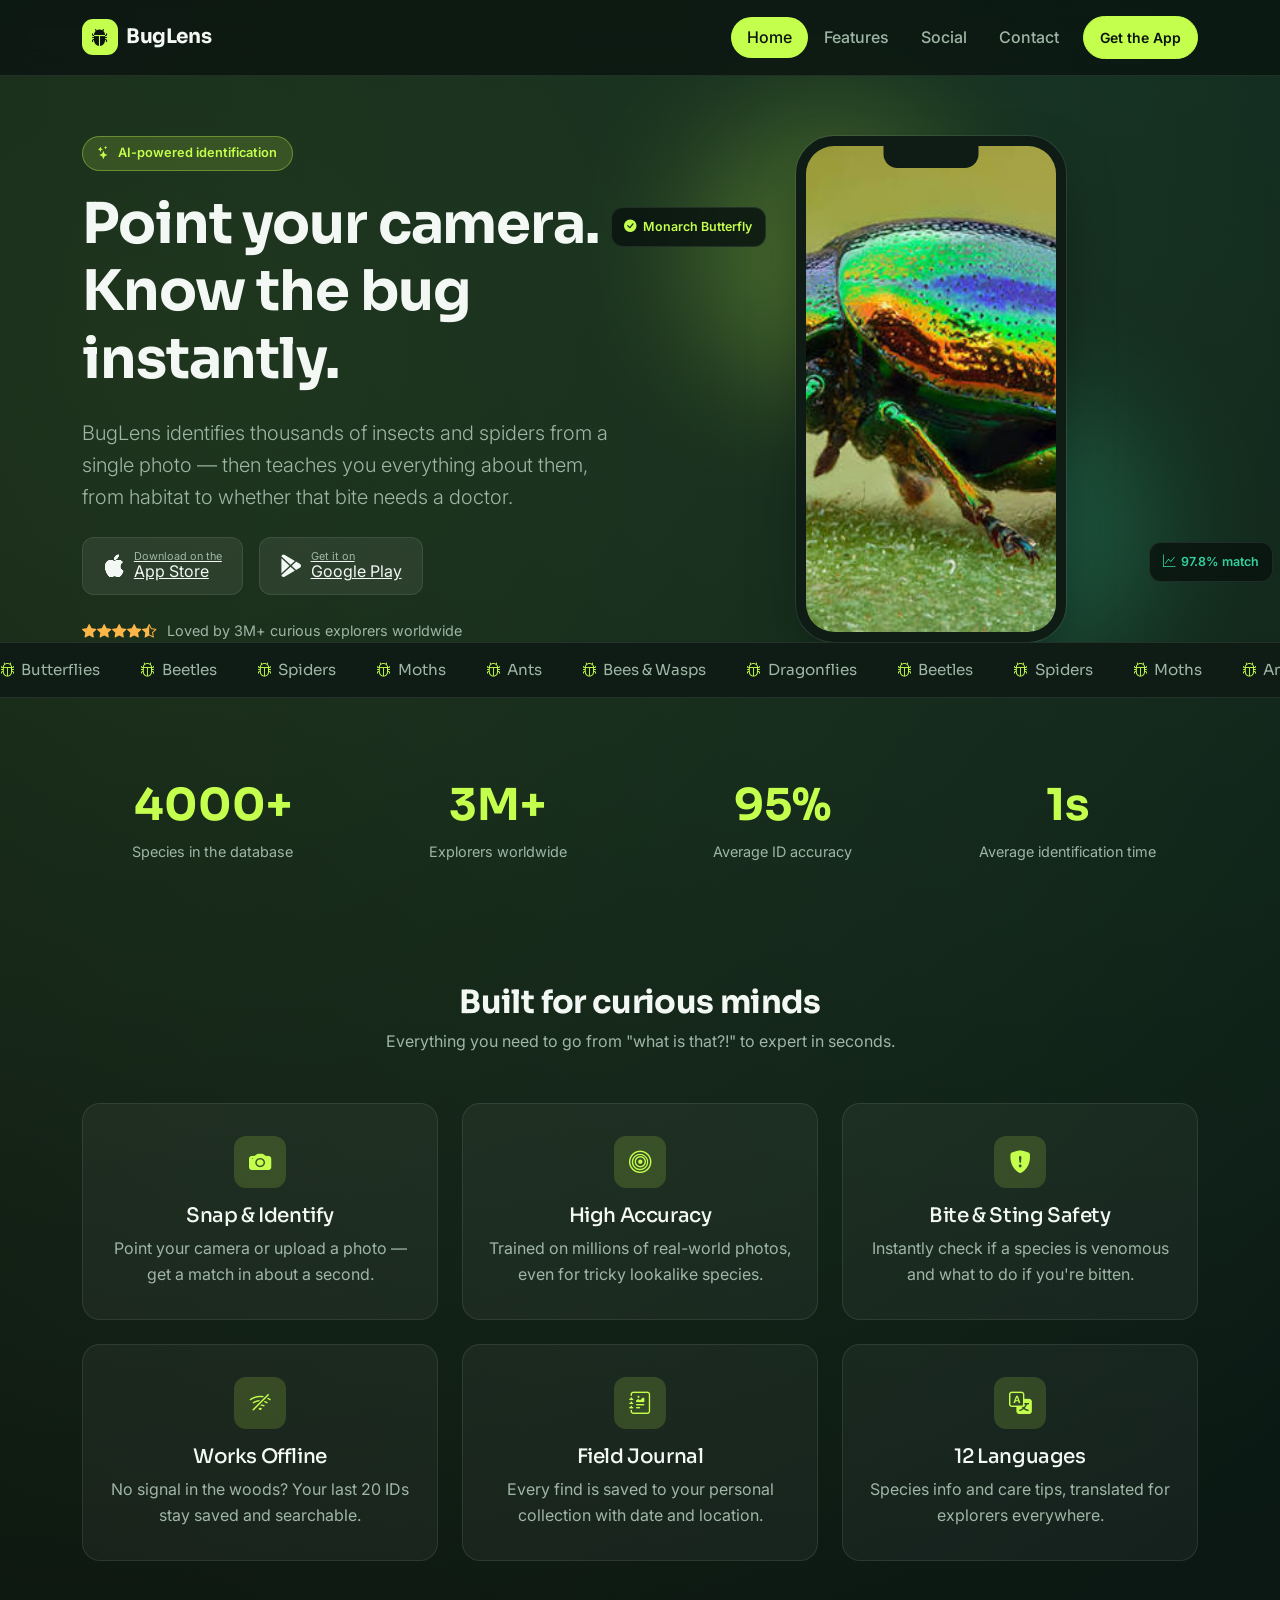
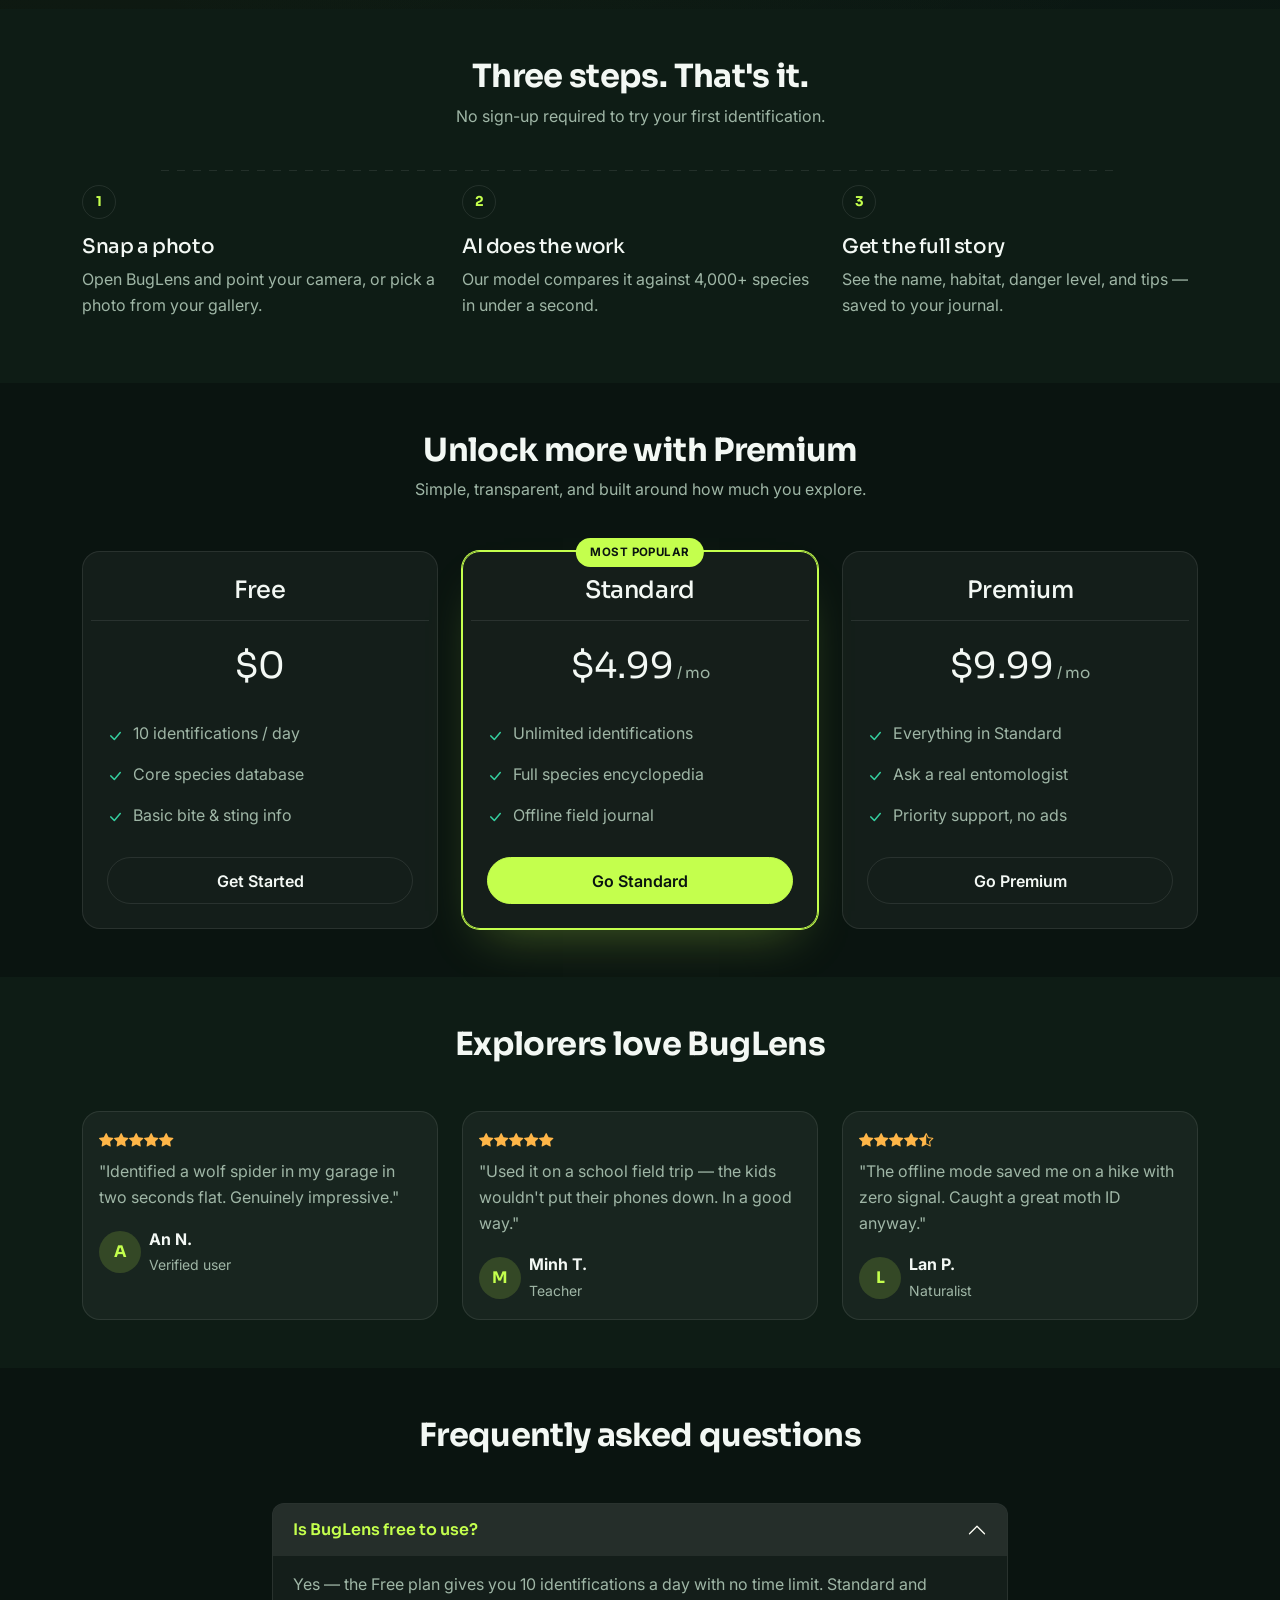
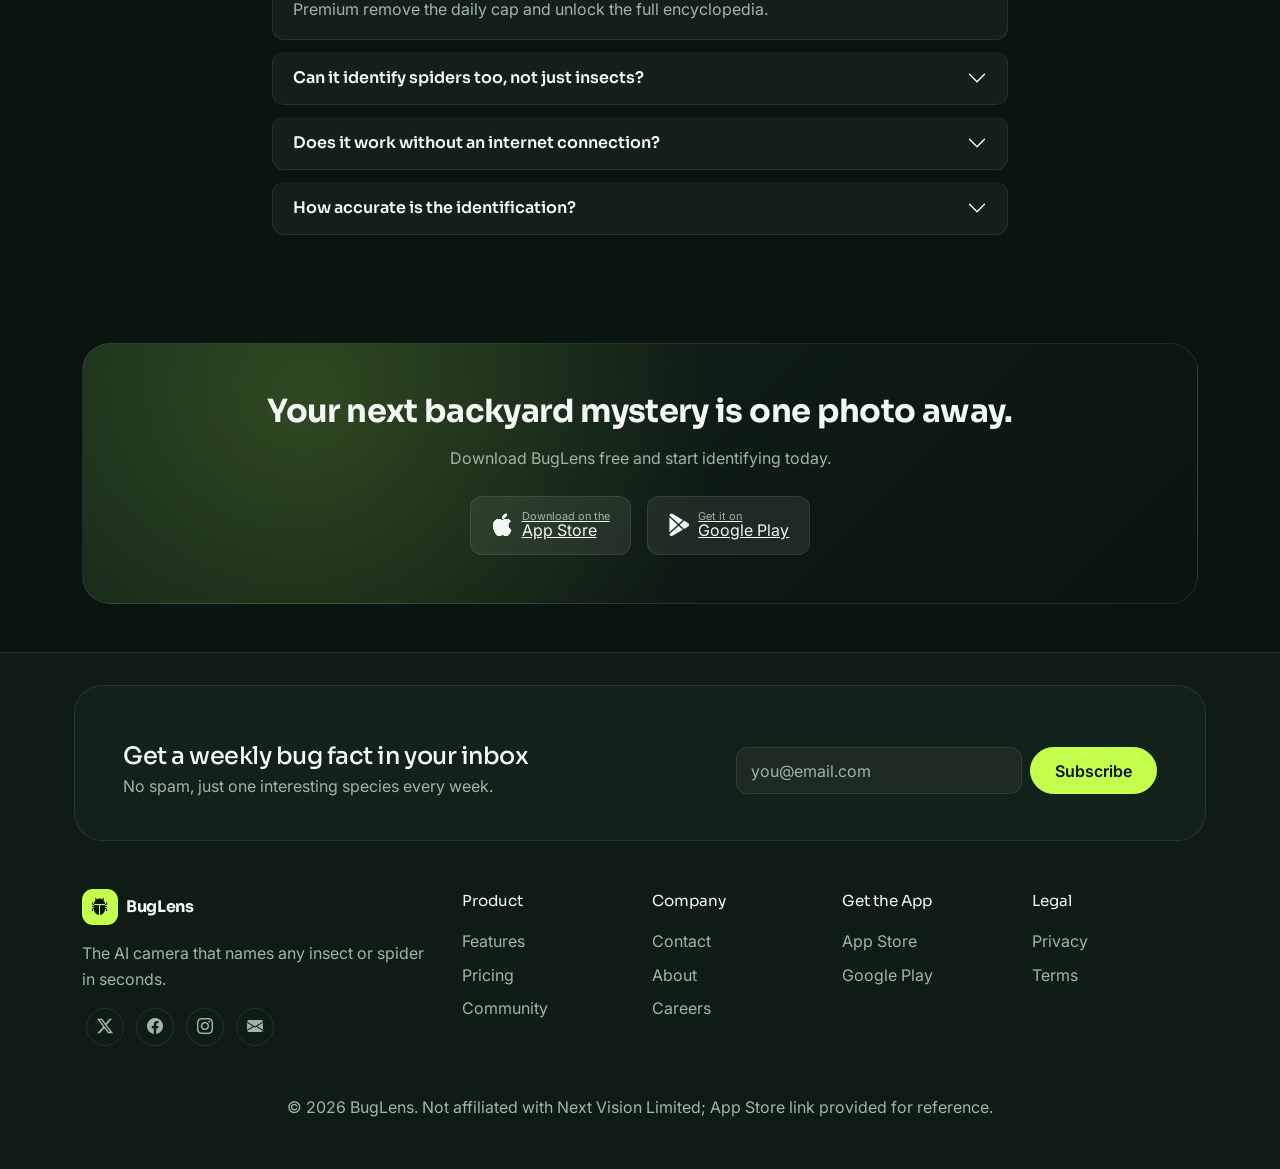
==== index.html @ 5076b889 "first commit" ====
<!doctype html>
<html lang="en">

<head>
  <meta charset="utf-8">
  <meta name="viewport" content="width=device-width, initial-scale=1">
  <meta name="description" content="BugLens is the AI camera that names any insect or spider in seconds. Point, snap, and learn — inspired by the Picture Insect app.">
  <title>BugLens – Point Your Camera, Know the Bug</title>
  <link rel="icon" href="data:image/svg+xml,%3Csvg xmlns='http://www.w3.org/2000/svg' viewBox='0 0 100 100'%3E%3Ctext y='.9em' font-size='90'%3E%F0%9F%90%9E%3C/text%3E%3C/svg%3E">

  <!-- Fonts -->
  <link rel="preconnect" href="https://fonts.googleapis.com">
  <link rel="preconnect" href="https://fonts.gstatic.com" crossorigin>
  <link href="https://fonts.googleapis.com/css2?family=Inter:wght@400;500;600&family=Sora:wght@600;700;800&display=swap" rel="stylesheet">

  <!-- Bootstrap 5.3.8 CSS -->
  <link href="https://cdn.jsdelivr.net/npm/bootstrap@5.3.8/dist/css/bootstrap.min.css" rel="stylesheet"
    integrity="sha384-sRIl4kxILFvY47J16cr9ZwB07vP4J8+LH7qKQnuqkuIAvNWLzeN8tE5YBujZqJLB" crossorigin="anonymous">
  <link rel="stylesheet" href="https://cdn.jsdelivr.net/npm/bootstrap-icons@1.11.3/font/bootstrap-icons.min.css">

  <!-- Shared site styles -->
  <link rel="stylesheet" href="assets/css/style.css">
</head>

<body>

  <!-- ===== NAVBAR ===== -->
  <nav class="navbar navbar-expand-lg fixed-top">
    <div class="container">
      <a class="navbar-brand fw-bold" href="index.html">
        <span class="brand-mark"><i class="bi bi-bug-fill"></i></span> BugLens
      </a>
      <button class="navbar-toggler" type="button" data-bs-toggle="collapse" data-bs-target="#menu"
        aria-controls="menu" aria-expanded="false" aria-label="Toggle navigation">
        <span class="navbar-toggler-icon"></span>
      </button>
      <div class="collapse navbar-collapse" id="menu">
        <ul class="navbar-nav ms-auto align-items-lg-center">
          <li class="nav-item"><a class="nav-link" href="index.html">Home</a></li>
          <li class="nav-item"><a class="nav-link" href="features.html">Features</a></li>
          <li class="nav-item"><a class="nav-link" href="social.html">Social</a></li>
          <li class="nav-item"><a class="nav-link" href="contact.html">Contact</a></li>
          <li class="nav-item ms-lg-2 mt-2 mt-lg-0">
            <a href="#" data-store="apple" class="btn btn-primary btn-sm px-3">Get the App</a>
          </li>
        </ul>
      </div>
    </div>
  </nav>

  <main>
    <!-- ===== HERO ===== -->
    <section id="hero" class="hero">
      <div class="container">
        <div class="row align-items-center g-5">

          <div class="col-lg-6 text-center text-lg-start">
            <span class="eyebrow"><i class="bi bi-stars"></i> AI-powered identification</span>
            <h1 class="display-4 fw-bold">Point your camera. <br> Know the bug instantly.</h1>
            <p class="lead my-4 text-secondary">BugLens identifies thousands of insects and spiders from a single photo — then teaches you everything about them, from habitat to whether that bite needs a doctor.</p>

            <div class="d-flex flex-wrap justify-content-center justify-content-lg-start gap-3 mb-4">
              <a href="#" data-store="apple" class="btn-store">
                <i class="bi bi-apple"></i>
                <span class="store-label"><small>Download on the</small>App Store</span>
              </a>
              <a href="#" data-store="google" class="btn-store">
                <i class="bi bi-google-play"></i>
                <span class="store-label"><small>Get it on</small>Google Play</span>
              </a>
            </div>

            <div class="hero-rating justify-content-center justify-content-lg-start">
              <span class="stars"><i class="bi bi-star-fill"></i><i class="bi bi-star-fill"></i><i class="bi bi-star-fill"></i><i class="bi bi-star-fill"></i><i class="bi bi-star-half"></i></span>
              <span>Loved by 3M+ curious explorers worldwide</span>
            </div>
          </div>

          <div class="col-lg-6">
            <div class="phone-stage">
              <div class="phone-mockup">
                <div class="notch"></div>
                <img src="assets/images.jpg" alt="BugLens app screen identifying an insect from a photo">
              </div>
              <div class="phone-chip id-result"><i class="bi bi-check-circle-fill"></i> Monarch Butterfly</div>
              <div class="phone-chip accuracy"><i class="bi bi-graph-up"></i> 97.8% match</div>
            </div>
          </div>

        </div>
      </div>
    </section>

    <!-- ===== SPECIES MARQUEE ===== -->
    <div class="marquee-wrap">
      <div class="marquee-track">
        <span><i class="bi bi-bug"></i>Butterflies</span>
        <span><i class="bi bi-bug"></i>Beetles</span>
        <span><i class="bi bi-bug"></i>Spiders</span>
        <span><i class="bi bi-bug"></i>Moths</span>
        <span><i class="bi bi-bug"></i>Ants</span>
        <span><i class="bi bi-bug"></i>Bees & Wasps</span>
        <span><i class="bi bi-bug"></i>Dragonflies</span>
        <span><i class="bi bi-bug"></i>Beetles</span>
        <span><i class="bi bi-bug"></i>Spiders</span>
        <span><i class="bi bi-bug"></i>Moths</span>
        <span><i class="bi bi-bug"></i>Ants</span>
        <span><i class="bi bi-bug"></i>Bees & Wasps</span>
        <span><i class="bi bi-bug"></i>Dragonflies</span>
        <span><i class="bi bi-bug"></i>Butterflies</span>
      </div>
    </div>

    <!-- ===== STATS ===== -->
    <section class="py-5">
      <div class="container">
        <div class="row g-4">
          <div class="col-6 col-lg-3">
            <div class="stat-card">
              <div class="stat-number"><span data-counter="4000" data-suffix="+">0</span></div>
              <div class="stat-label">Species in the database</div>
            </div>
          </div>
          <div class="col-6 col-lg-3">
            <div class="stat-card">
              <div class="stat-number"><span data-counter="3" data-suffix="M+">0</span></div>
              <div class="stat-label">Explorers worldwide</div>
            </div>
          </div>
          <div class="col-6 col-lg-3">
            <div class="stat-card">
              <div class="stat-number"><span data-counter="95" data-suffix="%">0</span></div>
              <div class="stat-label">Average ID accuracy</div>
            </div>
          </div>
          <div class="col-6 col-lg-3">
            <div class="stat-card">
              <div class="stat-number"><span data-counter="1" data-suffix="s">0</span></div>
              <div class="stat-label">Average identification time</div>
            </div>
          </div>
        </div>
      </div>
    </section>

    <!-- ===== FEATURES ===== -->
    <section id="features" class="py-5">
      <div class="container text-center">
        <div class="mb-5">
          <h2 class="fw-bold">Built for curious minds</h2>
          <p class="text-secondary">Everything you need to go from "what is that?!" to expert in seconds.</p>
        </div>
        <div class="row g-4">

          <div class="col-md-4">
            <div class="surface-card text-center">
              <div class="icon-badge mx-auto"><i class="bi bi-camera-fill"></i></div>
              <h3 class="h5">Snap & Identify</h3>
              <p class="text-secondary mb-0">Point your camera or upload a photo — get a match in about a second.</p>
            </div>
          </div>

          <div class="col-md-4">
            <div class="surface-card text-center">
              <div class="icon-badge mx-auto"><i class="bi bi-bullseye"></i></div>
              <h3 class="h5">High Accuracy</h3>
              <p class="text-secondary mb-0">Trained on millions of real-world photos, even for tricky lookalike species.</p>
            </div>
          </div>

          <div class="col-md-4">
            <div class="surface-card text-center">
              <div class="icon-badge mx-auto"><i class="bi bi-shield-fill-exclamation"></i></div>
              <h3 class="h5">Bite & Sting Safety</h3>
              <p class="text-secondary mb-0">Instantly check if a species is venomous and what to do if you're bitten.</p>
            </div>
          </div>

          <div class="col-md-4">
            <div class="surface-card text-center">
              <div class="icon-badge mx-auto"><i class="bi bi-wifi-off"></i></div>
              <h3 class="h5">Works Offline</h3>
              <p class="text-secondary mb-0">No signal in the woods? Your last 20 IDs stay saved and searchable.</p>
            </div>
          </div>

          <div class="col-md-4">
            <div class="surface-card text-center">
              <div class="icon-badge mx-auto"><i class="bi bi-journal-richtext"></i></div>
              <h3 class="h5">Field Journal</h3>
              <p class="text-secondary mb-0">Every find is saved to your personal collection with date and location.</p>
            </div>
          </div>

          <div class="col-md-4">
            <div class="surface-card text-center">
              <div class="icon-badge mx-auto"><i class="bi bi-translate"></i></div>
              <h3 class="h5">12 Languages</h3>
              <p class="text-secondary mb-0">Species info and care tips, translated for explorers everywhere.</p>
            </div>
          </div>

        </div>
      </div>
    </section>

    <!-- ===== HOW IT WORKS ===== -->
    <section class="py-5 bg-light">
      <div class="container">
        <div class="text-center mb-5">
          <h2 class="fw-bold">Three steps. That's it.</h2>
          <p class="text-secondary">No sign-up required to try your first identification.</p>
        </div>
        <div class="row g-4 steps-row">
          <div class="col-md-4">
            <div class="step-card">
              <div class="step-number">1</div>
              <h3 class="h5">Snap a photo</h3>
              <p class="text-secondary">Open BugLens and point your camera, or pick a photo from your gallery.</p>
            </div>
          </div>
          <div class="col-md-4">
            <div class="step-card">
              <div class="step-number">2</div>
              <h3 class="h5">AI does the work</h3>
              <p class="text-secondary">Our model compares it against 4,000+ species in under a second.</p>
            </div>
          </div>
          <div class="col-md-4">
            <div class="step-card">
              <div class="step-number">3</div>
              <h3 class="h5">Get the full story</h3>
              <p class="text-secondary">See the name, habitat, danger level, and tips — saved to your journal.</p>
            </div>
          </div>
        </div>
      </div>
    </section>

    <!-- ===== PRICING ===== -->
    <section id="pricing" class="py-5">
      <div class="container">
        <div class="text-center mb-5">
          <h2 class="fw-bold">Unlock more with Premium</h2>
          <p class="text-secondary">Simple, transparent, and built around how much you explore.</p>
        </div>

        <div class="row g-4 justify-content-center">

          <div class="col-lg-4 col-md-6">
            <div class="card pricing-card h-100 text-center">
              <div class="card-header"><h4 class="my-2">Free</h4></div>
              <div class="card-body">
                <div class="price">$0</div>
                <ul>
                  <li><i class="bi bi-check-lg"></i> 10 identifications / day</li>
                  <li><i class="bi bi-check-lg"></i> Core species database</li>
                  <li><i class="bi bi-check-lg"></i> Basic bite & sting info</li>
                </ul>
                <a href="contact.html" class="btn btn-outline-primary w-100">Get Started</a>
              </div>
            </div>
          </div>

          <div class="col-lg-4 col-md-6">
            <div class="card pricing-card featured h-100 text-center">
              <span class="badge-popular">Most Popular</span>
              <div class="card-header"><h4 class="my-2">Standard</h4></div>
              <div class="card-body">
                <div class="price">$4.99<small> / mo</small></div>
                <ul>
                  <li><i class="bi bi-check-lg"></i> Unlimited identifications</li>
                  <li><i class="bi bi-check-lg"></i> Full species encyclopedia</li>
                  <li><i class="bi bi-check-lg"></i> Offline field journal</li>
                </ul>
                <a href="contact.html" class="btn btn-primary w-100">Go Standard</a>
              </div>
            </div>
          </div>

          <div class="col-lg-4 col-md-6">
            <div class="card pricing-card h-100 text-center">
              <div class="card-header"><h4 class="my-2">Premium</h4></div>
              <div class="card-body">
                <div class="price">$9.99<small> / mo</small></div>
                <ul>
                  <li><i class="bi bi-check-lg"></i> Everything in Standard</li>
                  <li><i class="bi bi-check-lg"></i> Ask a real entomologist</li>
                  <li><i class="bi bi-check-lg"></i> Priority support, no ads</li>
                </ul>
                <a href="contact.html" class="btn btn-outline-primary w-100">Go Premium</a>
              </div>
            </div>
          </div>

        </div>
      </div>
    </section>

    <!-- ===== TESTIMONIALS ===== -->
    <section class="py-5 bg-light">
      <div class="container">
        <div class="text-center mb-5">
          <h2 class="fw-bold">Explorers love BugLens</h2>
        </div>
        <div class="row g-4">
          <div class="col-md-4">
            <div class="card social-card h-100">
              <div class="card-body">
                <div class="hero-rating mb-2"><span class="stars"><i class="bi bi-star-fill"></i><i class="bi bi-star-fill"></i><i class="bi bi-star-fill"></i><i class="bi bi-star-fill"></i><i class="bi bi-star-fill"></i></span></div>
                <p class="mb-0 text-secondary">"Identified a wolf spider in my garage in two seconds flat. Genuinely impressive."</p>
                <div class="d-flex align-items-center gap-2 mt-3">
                  <span class="avatar-chip">A</span>
                  <div><strong class="d-block">An N.</strong><small class="text-secondary">Verified user</small></div>
                </div>
              </div>
            </div>
          </div>
          <div class="col-md-4">
            <div class="card social-card h-100">
              <div class="card-body">
                <div class="hero-rating mb-2"><span class="stars"><i class="bi bi-star-fill"></i><i class="bi bi-star-fill"></i><i class="bi bi-star-fill"></i><i class="bi bi-star-fill"></i><i class="bi bi-star-fill"></i></span></div>
                <p class="mb-0 text-secondary">"Used it on a school field trip — the kids wouldn't put their phones down. In a good way."</p>
                <div class="d-flex align-items-center gap-2 mt-3">
                  <span class="avatar-chip">M</span>
                  <div><strong class="d-block">Minh T.</strong><small class="text-secondary">Teacher</small></div>
                </div>
              </div>
            </div>
          </div>
          <div class="col-md-4">
            <div class="card social-card h-100">
              <div class="card-body">
                <div class="hero-rating mb-2"><span class="stars"><i class="bi bi-star-fill"></i><i class="bi bi-star-fill"></i><i class="bi bi-star-fill"></i><i class="bi bi-star-fill"></i><i class="bi bi-star-half"></i></span></div>
                <p class="mb-0 text-secondary">"The offline mode saved me on a hike with zero signal. Caught a great moth ID anyway."</p>
                <div class="d-flex align-items-center gap-2 mt-3">
                  <span class="avatar-chip">L</span>
                  <div><strong class="d-block">Lan P.</strong><small class="text-secondary">Naturalist</small></div>
                </div>
              </div>
            </div>
          </div>
        </div>
      </div>
    </section>

    <!-- ===== FAQ ===== -->
    <section class="py-5">
      <div class="container">
        <div class="row justify-content-center">
          <div class="col-lg-8">
            <div class="text-center mb-5">
              <h2 class="fw-bold">Frequently asked questions</h2>
            </div>
            <div class="accordion" id="faq">

              <div class="accordion-item">
                <h3 class="accordion-header">
                  <button class="accordion-button" type="button" data-bs-toggle="collapse" data-bs-target="#faq1">
                    Is BugLens free to use?
                  </button>
                </h3>
                <div id="faq1" class="accordion-collapse collapse show" data-bs-parent="#faq">
                  <div class="accordion-body">Yes — the Free plan gives you 10 identifications a day with no time limit. Standard and Premium remove the daily cap and unlock the full encyclopedia.</div>
                </div>
              </div>

              <div class="accordion-item">
                <h3 class="accordion-header">
                  <button class="accordion-button collapsed" type="button" data-bs-toggle="collapse" data-bs-target="#faq2">
                    Can it identify spiders too, not just insects?
                  </button>
                </h3>
                <div id="faq2" class="accordion-collapse collapse" data-bs-parent="#faq">
                  <div class="accordion-body">Yes. The database covers spiders and other common arachnids alongside insects, with the same bite/sting safety info.</div>
                </div>
              </div>

              <div class="accordion-item">
                <h3 class="accordion-header">
                  <button class="accordion-button collapsed" type="button" data-bs-toggle="collapse" data-bs-target="#faq3">
                    Does it work without an internet connection?
                  </button>
                </h3>
                <div id="faq3" class="accordion-collapse collapse" data-bs-parent="#faq">
                  <div class="accordion-body">Your most recent identifications and a core species set are cached on-device, so basic lookups still work offline. New identifications need a connection.</div>
                </div>
              </div>

              <div class="accordion-item">
                <h3 class="accordion-header">
                  <button class="accordion-button collapsed" type="button" data-bs-toggle="collapse" data-bs-target="#faq4">
                    How accurate is the identification?
                  </button>
                </h3>
                <div id="faq4" class="accordion-collapse collapse" data-bs-parent="#faq">
                  <div class="accordion-body">Accuracy varies by species and photo quality, but averages in the mid-90% range overall, and the app shows a confidence score with every result so you know how sure it is.</div>
                </div>
              </div>

            </div>
          </div>
        </div>
      </div>
    </section>

    <!-- ===== CALL TO ACTION ===== -->
    <section class="py-5">
      <div class="container">
        <div class="cta-banner p-5 text-center">
          <h2 class="fw-bold mb-3">Your next backyard mystery is one photo away.</h2>
          <p class="text-secondary mb-4">Download BugLens free and start identifying today.</p>
          <div class="d-flex flex-wrap justify-content-center gap-3">
            <a href="#" data-store="apple" class="btn-store">
              <i class="bi bi-apple"></i>
              <span class="store-label"><small>Download on the</small>App Store</span>
            </a>
            <a href="#" data-store="google" class="btn-store">
              <i class="bi bi-google-play"></i>
              <span class="store-label"><small>Get it on</small>Google Play</span>
            </a>
          </div>
        </div>
      </div>
    </section>
  </main>

  <!-- ===== NEWSLETTER + FOOTER ===== -->
  <footer class="site-footer py-5">
    <div class="container">
      <div class="newsletter-bar row align-items-center g-3 mb-5">
        <div class="col-lg-7">
          <h3 class="h4 mb-1">Get a weekly bug fact in your inbox</h3>
          <p class="text-secondary mb-0">No spam, just one interesting species every week.</p>
        </div>
        <div class="col-lg-5">
          <form id="newsletter-form" class="d-flex gap-2">
            <input type="email" class="form-control" placeholder="you@email.com" aria-label="Email address" required>
            <button type="submit" class="btn btn-primary px-4">Subscribe</button>
          </form>
        </div>
      </div>

      <div class="row gy-4">
        <div class="col-lg-4">
          <a class="navbar-brand fw-bold d-inline-flex mb-3" href="index.html">
            <span class="brand-mark"><i class="bi bi-bug-fill"></i></span> BugLens
          </a>
          <p class="text-secondary">The AI camera that names any insect or spider in seconds.</p>
          <div class="footer-social">
            <a href="#" aria-label="X (Twitter)" target="_blank" rel="noopener"><i class="bi bi-twitter-x"></i></a>
            <a href="#" aria-label="Facebook" target="_blank" rel="noopener"><i class="bi bi-facebook"></i></a>
            <a href="#" aria-label="Instagram" target="_blank" rel="noopener"><i class="bi bi-instagram"></i></a>
            <a href="mailto:hello@buglens.example" aria-label="Email"><i class="bi bi-envelope-fill"></i></a>
          </div>
        </div>
        <div class="col-lg-2 col-6">
          <div class="footer-heading">Product</div>
          <ul class="list-unstyled">
            <li class="mb-2"><a href="features.html">Features</a></li>
            <li class="mb-2"><a href="index.html#pricing">Pricing</a></li>
            <li class="mb-2"><a href="social.html">Community</a></li>
          </ul>
        </div>
        <div class="col-lg-2 col-6">
          <div class="footer-heading">Company</div>
          <ul class="list-unstyled">
            <li class="mb-2"><a href="contact.html">Contact</a></li>
            <li class="mb-2"><a href="#">About</a></li>
            <li class="mb-2"><a href="#">Careers</a></li>
          </ul>
        </div>
        <div class="col-lg-2 col-6">
          <div class="footer-heading">Get the App</div>
          <ul class="list-unstyled">
            <li class="mb-2"><a href="#" data-store="apple">App Store</a></li>
            <li class="mb-2"><a href="#" data-store="google">Google Play</a></li>
          </ul>
        </div>
        <div class="col-lg-2 col-6">
          <div class="footer-heading">Legal</div>
          <ul class="list-unstyled">
            <li class="mb-2"><a href="#">Privacy</a></li>
            <li class="mb-2"><a href="#">Terms</a></li>
          </ul>
        </div>
      </div>

      <hr class="divider-soft my-4">
      <p class="text-secondary text-center mb-0">© 2026 BugLens. Not affiliated with Next Vision Limited; App Store link provided for reference.</p>
    </div>
  </footer>

  <!-- Bootstrap bundle JS -->
  <script src="https://cdn.jsdelivr.net/npm/bootstrap@5.3.8/dist/js/bootstrap.bundle.min.js"
    integrity="sha384-FKyoEForCGlyvwx9Hj09JcYn3nv7wiPVlz7YYwJrWVcXK/BmnVDxM+D2scQbITxI"
    crossorigin="anonymous"></script>
  <script src="assets/js/main.js"></script>
</body>

</html>
---- assets/css/style.css ----
/* =================================================================
   BugLens — design system
   A dark, nature-tech theme meant to feel like the app itself:
   deep forest background, neon-lime accent, glassy cards, rounded
   "phone UI" shapes. Built on top of Bootstrap's grid/utilities,
   everything else is overridden below.
   ================================================================= */

:root {
  --bg: #0a1410;
  --bg-soft: #0e1c15;
  --bg-elevated: #122119;
  --surface: rgba(255, 255, 255, 0.045);
  --surface-strong: rgba(255, 255, 255, 0.07);
  --border: rgba(255, 255, 255, 0.09);
  --text: #f3f8f4;
  --text-muted: #9fb6a6;
  --accent: #c4ff4d;
  --accent-soft: rgba(196, 255, 77, 0.16);
  --accent-2: #35d0a0;
  --warm: #ffb648;
  --radius-lg: 28px;
  --radius-md: 18px;
  --radius-sm: 12px;
  --shadow-glow: 0 0 0 1px var(--border), 0 24px 60px -20px rgba(0, 0, 0, 0.65);
  --font-display: "Sora", "Segoe UI", sans-serif;
  --font-body: "Inter", "Segoe UI", sans-serif;
}

* { box-sizing: border-box; }

body {
  background-color: var(--bg);
  background-image:
    radial-gradient(circle at 12% 8%, rgba(196, 255, 77, 0.10), transparent 38%),
    radial-gradient(circle at 88% 0%, rgba(53, 208, 160, 0.12), transparent 42%);
  color: var(--text);
  font-family: var(--font-body);
  line-height: 1.6;
}

h1, h2, h3, h4, h5, .display-4, .navbar-brand {
  font-family: var(--font-display);
  letter-spacing: -0.02em;
}

a { color: var(--accent-2); }
a:hover { color: var(--accent); }

::selection { background: var(--accent); color: #0a1410; }

/* Visible focus ring for keyboard users (a11y) */
a:focus-visible, button:focus-visible, input:focus-visible,
select:focus-visible, textarea:focus-visible, .nav-link:focus-visible {
  outline: 2px solid var(--accent);
  outline-offset: 3px;
  border-radius: 6px;
}

.text-secondary { color: var(--text-muted) !important; }
.bg-light { background-color: var(--bg-soft) !important; }
section { position: relative; }

/* ---------------------------------------------------------------
   Buttons
   --------------------------------------------------------------- */
.btn { border-radius: 999px; font-weight: 600; padding: 0.65rem 1.5rem; }

.btn-primary, .btn-light {
  background: var(--accent);
  border-color: var(--accent);
  color: #0a1410 !important;
}
.btn-primary:hover, .btn-light:hover {
  background: #d6ff7d;
  border-color: #d6ff7d;
  color: #0a1410 !important;
  transform: translateY(-1px);
}

.btn-outline-primary, .btn-outline-light {
  border: 1.5px solid var(--border);
  color: var(--text) !important;
  background: transparent;
}
.btn-outline-primary:hover, .btn-outline-light:hover {
  border-color: var(--accent);
  background: var(--accent-soft);
  color: var(--accent) !important;
}

.btn-store {
  display: inline-flex;
  align-items: center;
  gap: 0.55rem;
  background: var(--surface-strong);
  border: 1px solid var(--border);
  color: var(--text) !important;
  border-radius: var(--radius-sm);
  padding: 0.65rem 1.25rem;
  transition: transform 0.15s ease, border-color 0.15s ease, background 0.15s ease;
}
.btn-store i { font-size: 1.4rem; }
.btn-store .store-label { text-align: left; line-height: 1.1; }
.btn-store .store-label small { display: block; font-size: 0.68rem; color: var(--text-muted); }
.btn-store:hover {
  transform: translateY(-2px);
  border-color: var(--accent);
  background: var(--surface);
}

/* ---------------------------------------------------------------
   Navbar
   --------------------------------------------------------------- */
.navbar {
  background: rgba(10, 20, 16, 0.78) !important;
  backdrop-filter: blur(14px);
  border-bottom: 1px solid var(--border);
  padding-top: 0.9rem;
  padding-bottom: 0.9rem;
}

.brand-mark {
  display: inline-flex;
  align-items: center;
  justify-content: center;
  width: 36px;
  height: 36px;
  border-radius: 11px;
  background: var(--accent);
  color: #0a1410;
  margin-right: 0.5rem;
  font-size: 1.1rem;
}

.navbar-brand { color: var(--text) !important; display: flex; align-items: center; font-weight: 700; }

.nav-link {
  color: var(--text-muted) !important;
  font-weight: 500;
  padding: 0.5rem 1rem !important;
  border-radius: 999px;
  transition: all 0.15s ease;
}
.nav-link:hover { color: var(--text) !important; background: var(--surface); }
.nav-link.active { color: #0a1410 !important; background: var(--accent) !important; }

.navbar-toggler { border: 1px solid var(--border); }
.navbar-toggler-icon {
  filter: invert(1) grayscale(1);
}

/* ---------------------------------------------------------------
   Hero / marquee
   --------------------------------------------------------------- */
.hero {
  padding-top: 8.5rem;
  overflow: hidden;
}

.eyebrow {
  display: inline-flex;
  align-items: center;
  gap: 0.5rem;
  background: var(--accent-soft);
  color: var(--accent);
  border: 1px solid rgba(196, 255, 77, 0.35);
  border-radius: 999px;
  padding: 0.4rem 0.9rem;
  font-size: 0.8rem;
  font-weight: 600;
  margin-bottom: 1.25rem;
}

.hero-rating {
  display: flex;
  align-items: center;
  gap: 0.6rem;
  color: var(--text-muted);
  font-size: 0.9rem;
}
.hero-rating .stars { color: var(--warm); letter-spacing: 1px; }

/* Phone mockup */
.phone-stage { position: relative; display: flex; justify-content: center; }
.phone-stage::before, .phone-stage::after {
  content: "";
  position: absolute;
  width: 280px;
  height: 280px;
  border-radius: 50%;
  filter: blur(60px);
  z-index: 0;
}
.phone-stage::before { background: var(--accent); opacity: 0.25; top: -20px; left: 5%; }
.phone-stage::after { background: var(--accent-2); opacity: 0.25; bottom: -30px; right: 8%; }

.phone-mockup {
  position: relative;
  z-index: 1;
  width: 270px;
  border-radius: 38px;
  border: 10px solid #0e1c15;
  background: #0e1c15;
  box-shadow: var(--shadow-glow);
  overflow: hidden;
}
.phone-mockup .notch {
  position: absolute;
  top: 0; left: 50%;
  transform: translateX(-50%);
  width: 38%;
  height: 22px;
  background: #0e1c15;
  border-radius: 0 0 14px 14px;
  z-index: 2;
}
.phone-mockup img {
  width: 100%;
  display: block;
  aspect-ratio: 9 / 17.5;
  object-fit: cover;
}
.phone-chip {
  position: absolute;
  z-index: 2;
  background: rgba(10, 20, 16, 0.85);
  border: 1px solid var(--border);
  backdrop-filter: blur(6px);
  border-radius: var(--radius-sm);
  padding: 0.55rem 0.8rem;
  font-size: 0.78rem;
  font-weight: 600;
  display: flex;
  align-items: center;
  gap: 0.4rem;
}
.phone-chip.id-result { top: 14%; left: -10%; color: var(--accent); }
.phone-chip.accuracy { bottom: 12%; right: -14%; color: var(--accent-2); }

/* Scrolling species marquee */
.marquee-wrap {
  border-top: 1px solid var(--border);
  border-bottom: 1px solid var(--border);
  background: var(--bg-soft);
  overflow: hidden;
  padding: 0.9rem 0;
}
.marquee-track {
  display: flex;
  width: max-content;
  gap: 2.5rem;
  animation: marquee 28s linear infinite;
}
.marquee-track span {
  font-family: var(--font-display);
  font-size: 0.95rem;
  color: var(--text-muted);
  white-space: nowrap;
}
.marquee-track span i { color: var(--accent); margin-right: 0.4rem; }
@keyframes marquee {
  from { transform: translateX(0); }
  to { transform: translateX(-50%); }
}
@media (prefers-reduced-motion: reduce) {
  .marquee-track { animation: none; }
}

/* ---------------------------------------------------------------
   Stats
   --------------------------------------------------------------- */
.stat-card { text-align: center; padding: 1.5rem 1rem; }
.stat-number {
  font-family: var(--font-display);
  font-size: clamp(2rem, 4vw, 2.75rem);
  font-weight: 700;
  color: var(--accent);
}
.stat-label { color: var(--text-muted); font-size: 0.9rem; }

/* ---------------------------------------------------------------
   Cards / surfaces
   --------------------------------------------------------------- */
.card {
  background: var(--surface);
  border: 1px solid var(--border);
  border-radius: var(--radius-md);
  color: var(--text);
}
.card-header { background: transparent; border-bottom: 1px solid var(--border); }

.surface-card {
  background: var(--surface);
  border: 1px solid var(--border);
  border-radius: var(--radius-md);
  padding: 2rem 1.5rem;
  height: 100%;
  transition: transform 0.18s ease, border-color 0.18s ease, background 0.18s ease;
}
.surface-card:hover {
  transform: translateY(-4px);
  border-color: rgba(196, 255, 77, 0.4);
  background: var(--surface-strong);
}
.icon-badge {
  display: inline-flex;
  align-items: center;
  justify-content: center;
  width: 52px;
  height: 52px;
  border-radius: var(--radius-sm);
  background: var(--accent-soft);
  color: var(--accent);
  font-size: 1.4rem;
  margin-bottom: 1rem;
}

/* Pricing */
.card.pricing-card { padding: 0.5rem; }
.pricing-card.featured {
  border-color: var(--accent);
  box-shadow: 0 0 0 1px var(--accent), 0 24px 50px -24px rgba(196, 255, 77, 0.35);
  position: relative;
}
.pricing-card .badge-popular {
  position: absolute;
  top: -14px;
  left: 50%;
  transform: translateX(-50%);
  background: var(--accent);
  color: #0a1410;
  font-weight: 700;
  font-size: 0.72rem;
  letter-spacing: 0.04em;
  text-transform: uppercase;
  padding: 0.35rem 0.9rem;
  border-radius: 999px;
}
.pricing-card .price { font-family: var(--font-display); font-size: 2.25rem; color: var(--text); }
.pricing-card .price small { font-size: 0.95rem; color: var(--text-muted); font-weight: 400; }
.pricing-card ul { list-style: none; padding: 0; margin: 1.25rem 0; text-align: left; }
.pricing-card ul li { padding: 0.4rem 0; color: var(--text-muted); display: flex; gap: 0.6rem; }
.pricing-card ul li i { color: var(--accent-2); margin-top: 0.15rem; }

/* Steps / how it works */
.step-card { position: relative; padding-top: 0.5rem; }
.step-number {
  font-family: var(--font-display);
  font-size: 0.85rem;
  font-weight: 700;
  color: var(--accent);
  border: 1px solid var(--border);
  border-radius: 999px;
  width: 34px; height: 34px;
  display: inline-flex; align-items: center; justify-content: center;
  margin-bottom: 1rem;
}
.step-connector {
  display: none;
}
@media (min-width: 768px) {
  .steps-row { position: relative; }
  .steps-row::before {
    content: "";
    position: absolute;
    top: 17px;
    left: 8%;
    right: 8%;
    height: 1px;
    background: repeating-linear-gradient(to right, var(--border) 0 8px, transparent 8px 16px);
    z-index: 0;
  }
  .step-card { position: relative; z-index: 1; }
}

/* Testimonials / social cards */
.social-card { background: var(--surface); border: 1px solid var(--border); border-radius: var(--radius-md); color: var(--text); }
.social-card:hover { border-color: rgba(196, 255, 77, 0.35); }
.avatar-chip {
  width: 42px; height: 42px;
  border-radius: 50%;
  display: inline-flex; align-items: center; justify-content: center;
  background: var(--accent-soft); color: var(--accent);
  font-weight: 700;
  font-family: var(--font-display);
}

/* Species tile grid (social page) */
.species-tile {
  aspect-ratio: 1;
  border-radius: var(--radius-sm);
  display: flex; align-items: center; justify-content: center;
  font-size: 1.8rem;
  border: 1px solid var(--border);
  position: relative;
  overflow: hidden;
}
.species-tile span {
  position: absolute;
  bottom: 6px; left: 8px;
  font-size: 0.68rem;
  font-weight: 600;
  color: rgba(255,255,255,0.85);
}
.tile-1 { background: linear-gradient(135deg, #1f3a2a, #0e1c15); }
.tile-2 { background: linear-gradient(135deg, #2a3a1f, #0e1c15); }
.tile-3 { background: linear-gradient(135deg, #1f3034, #0e1c15); }
.tile-4 { background: linear-gradient(135deg, #3a2a1f, #0e1c15); }

/* ---------------------------------------------------------------
   Accordion (FAQ)
   --------------------------------------------------------------- */
.accordion-item { background: var(--surface); border: 1px solid var(--border); border-radius: var(--radius-sm) !important; margin-bottom: 0.75rem; overflow: hidden; }
.accordion-button {
  background: transparent;
  color: var(--text);
  font-weight: 600;
  font-family: var(--font-display);
}
.accordion-button:not(.collapsed) { background: var(--surface-strong); color: var(--accent); box-shadow: none; }
.accordion-button:focus { box-shadow: none; }
.accordion-button::after { filter: invert(1) brightness(1.6); }
.accordion-body { color: var(--text-muted); }

/* ---------------------------------------------------------------
   Forms
   --------------------------------------------------------------- */
.form-label { color: var(--text); font-weight: 500; font-size: 0.9rem; }
.form-control, .form-select {
  background: var(--surface);
  border: 1px solid var(--border);
  color: var(--text);
  border-radius: var(--radius-sm);
  padding: 0.65rem 0.9rem;
}
.form-control::placeholder { color: var(--text-muted); }
.form-control:focus, .form-select:focus {
  background: var(--surface);
  border-color: var(--accent);
  color: var(--text);
  box-shadow: 0 0 0 3px var(--accent-soft);
}
.form-select option { color: #000; }
.form-check-input { background-color: var(--surface); border-color: var(--border); }
.form-check-input:checked { background-color: var(--accent); border-color: var(--accent); }
.form-check-label { color: var(--text-muted); }
.invalid-feedback { color: #ff8a8a; }

/* Newsletter */
.newsletter-bar {
  background: var(--bg-elevated);
  border: 1px solid var(--border);
  border-radius: var(--radius-lg);
  padding: 2.5rem;
}

/* ---------------------------------------------------------------
   CTA section
   --------------------------------------------------------------- */
.cta-banner {
  background:
    radial-gradient(circle at 20% 20%, rgba(196,255,77,0.18), transparent 45%),
    linear-gradient(135deg, #11241a, #0a1410);
  border: 1px solid var(--border);
  border-radius: var(--radius-lg);
}

/* ---------------------------------------------------------------
   Footer
   --------------------------------------------------------------- */
footer.site-footer {
  background: var(--bg-soft) !important;
  border-top: 1px solid var(--border);
}
footer.site-footer a { color: var(--text-muted); text-decoration: none; }
footer.site-footer a:hover { color: var(--accent); }
.footer-social a {
  width: 38px; height: 38px;
  display: inline-flex; align-items: center; justify-content: center;
  border-radius: 50%;
  border: 1px solid var(--border);
  margin: 0 0.25rem;
}
.footer-social a:hover { border-color: var(--accent); background: var(--accent-soft); }
.footer-heading { font-family: var(--font-display); color: var(--text); font-size: 0.95rem; margin-bottom: 1rem; }

/* ---------------------------------------------------------------
   Page header (sub-pages)
   --------------------------------------------------------------- */
.page-header {
  padding-top: 8.5rem;
  padding-bottom: 3.5rem;
  text-align: center;
  background:
    radial-gradient(circle at 50% 0%, rgba(196,255,77,0.12), transparent 55%);
}

/* Comparison table (features page) */
.compare-table { width: 100%; border-collapse: separate; border-spacing: 0; }
.compare-table th, .compare-table td {
  padding: 0.9rem 1rem;
  border-bottom: 1px solid var(--border);
  text-align: center;
}
.compare-table th:first-child, .compare-table td:first-child { text-align: left; }
.compare-table thead th { font-family: var(--font-display); color: var(--text); background: var(--surface); }
.compare-table td { color: var(--text-muted); }
.compare-table .bi-check-lg { color: var(--accent-2); }
.compare-table .bi-dash-lg { color: var(--text-muted); opacity: 0.4; }

/* Utility */
.divider-soft { border-color: var(--border); }
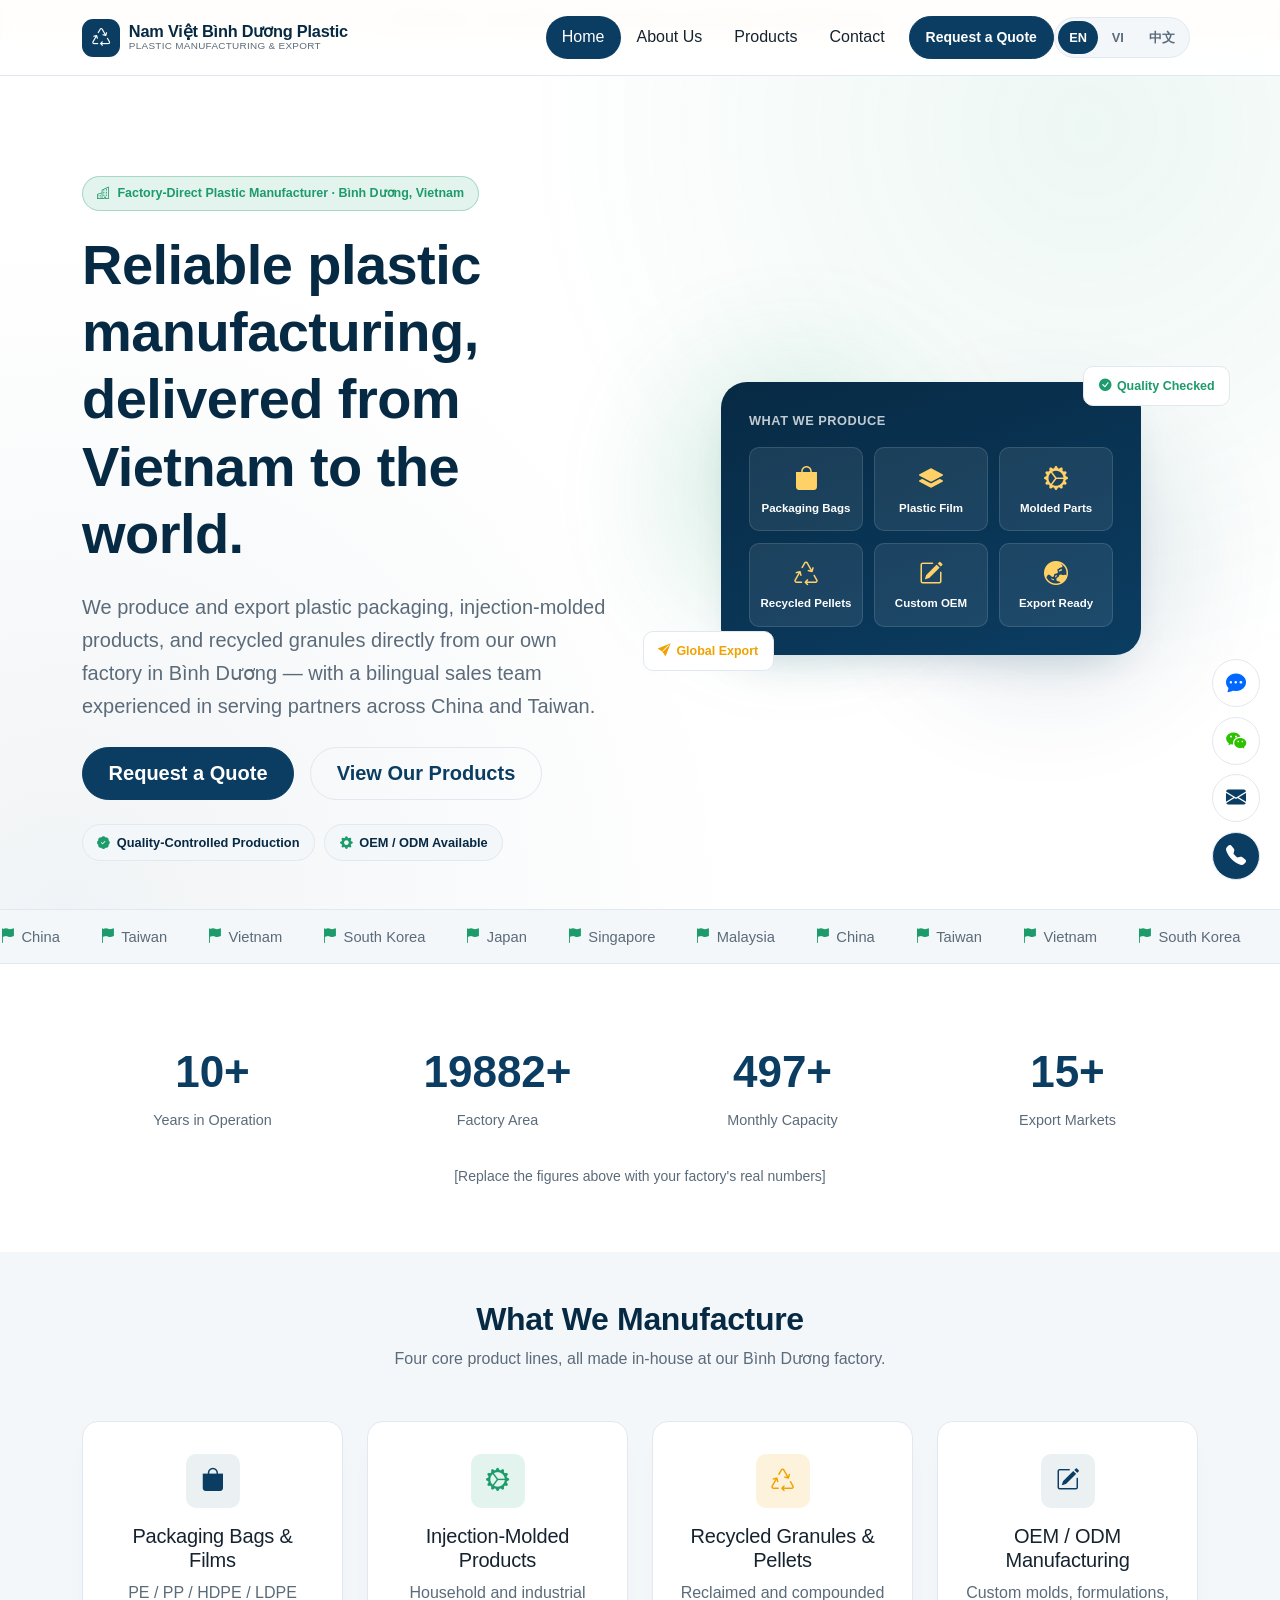
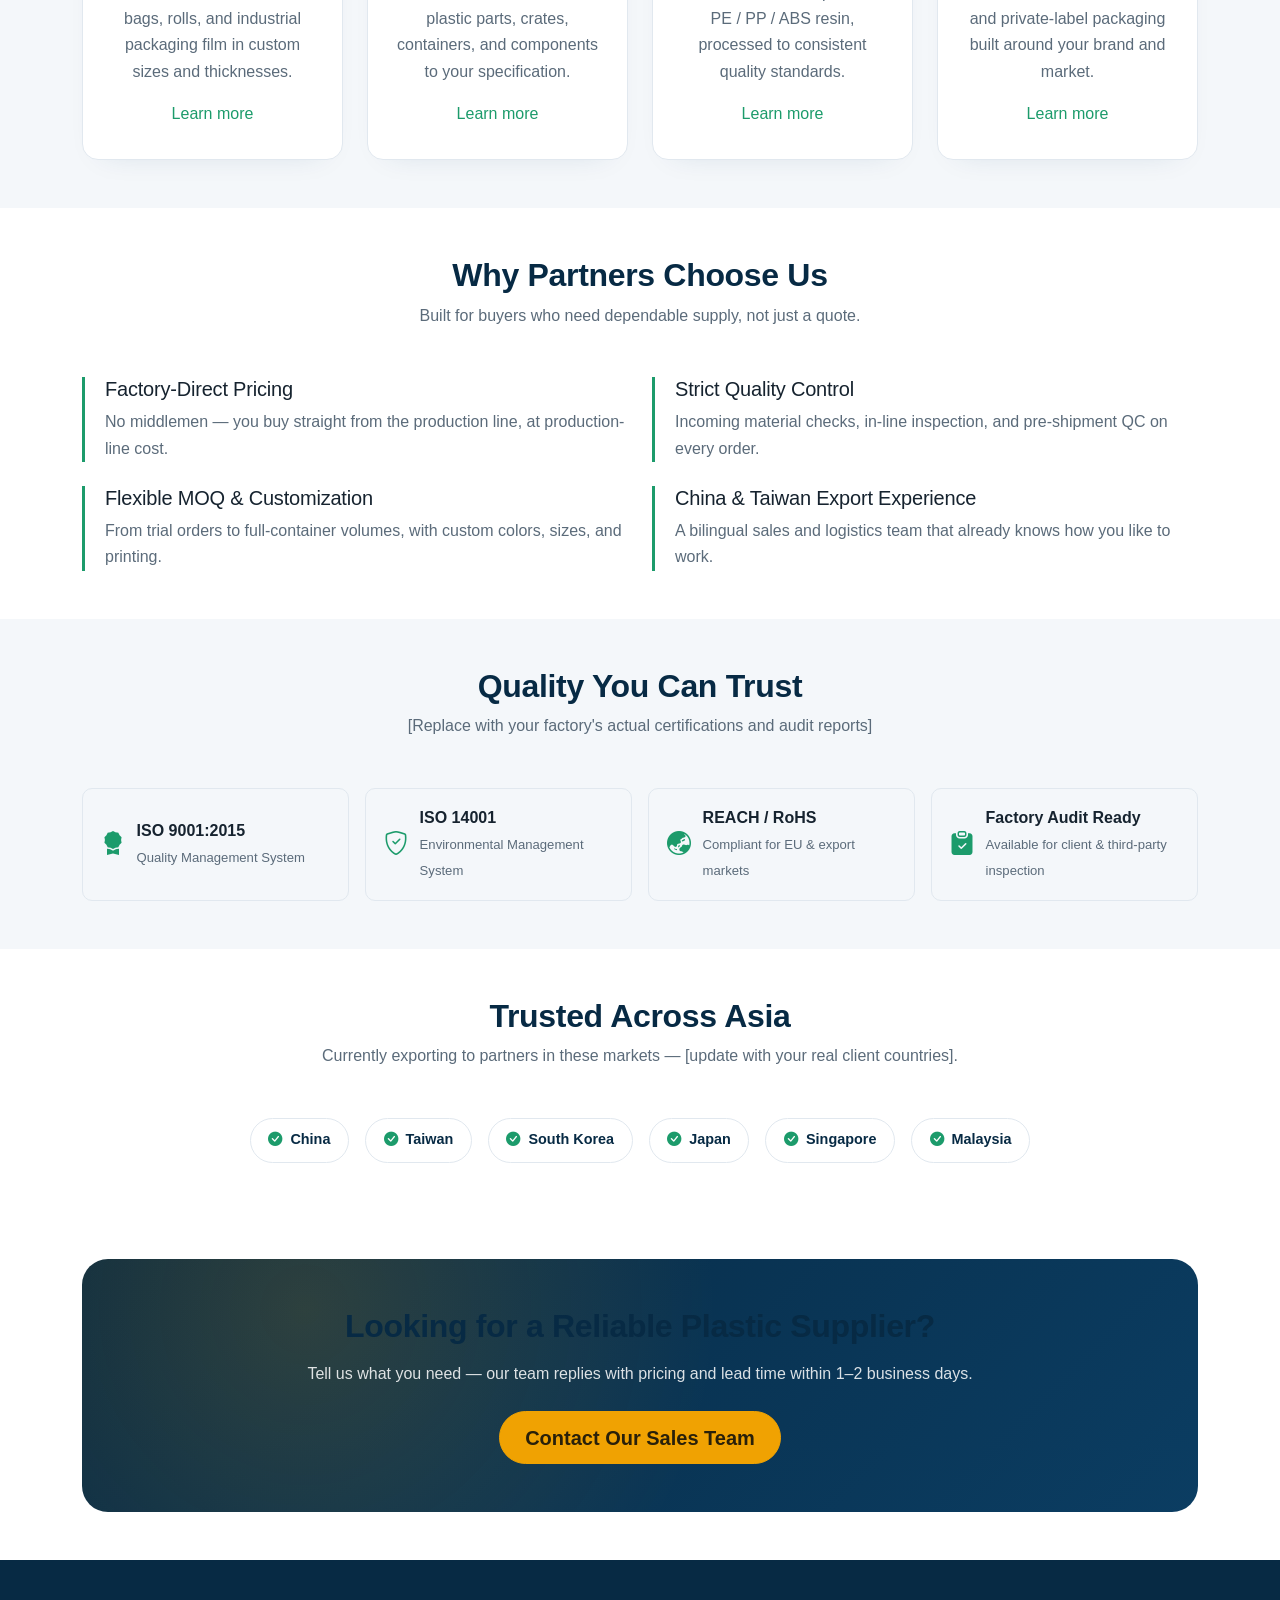
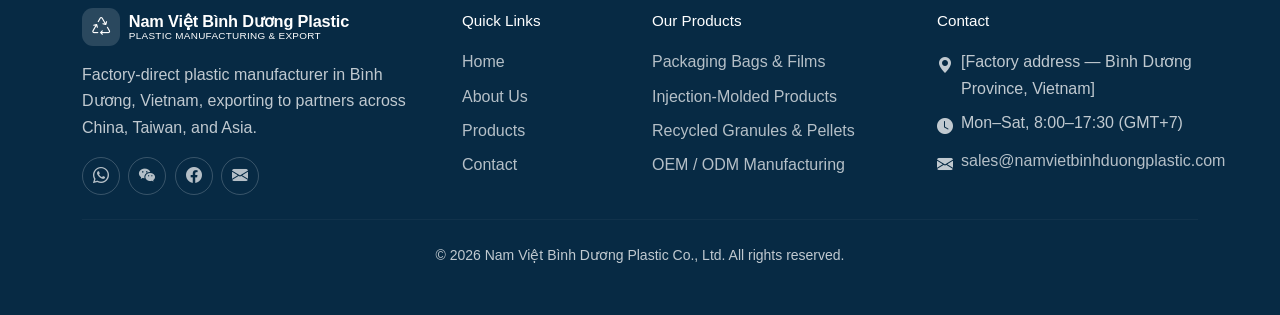
==== commit 7a90dacc: "Build draft website for Nam Việt Bình Dương Plastic Replace the unrelated placeholder template with " ====
--- a/index.html
+++ b/index.html
@@ -4,14 +4,9 @@
 <head>
   <meta charset="utf-8">
   <meta name="viewport" content="width=device-width, initial-scale=1">
-  <meta name="description" content="BugLens is the AI camera that names any insect or spider in seconds. Point, snap, and learn — inspired by the Picture Insect app.">
-  <title>BugLens – Point Your Camera, Know the Bug</title>
-  <link rel="icon" href="data:image/svg+xml,%3Csvg xmlns='http://www.w3.org/2000/svg' viewBox='0 0 100 100'%3E%3Ctext y='.9em' font-size='90'%3E%F0%9F%90%9E%3C/text%3E%3C/svg%3E">
-
-  <!-- Fonts -->
-  <link rel="preconnect" href="https://fonts.googleapis.com">
-  <link rel="preconnect" href="https://fonts.gstatic.com" crossorigin>
-  <link href="https://fonts.googleapis.com/css2?family=Inter:wght@400;500;600&family=Sora:wght@600;700;800&display=swap" rel="stylesheet">
+  <meta name="description" content="Factory-direct plastic packaging, injection-molded products, and recycled granules from Bình Dương, Vietnam. OEM/ODM export to China, Taiwan & Asia.">
+  <title>Nam Việt Bình Dương Plastic — Vietnam Plastic Manufacturer & Exporter</title>
+  <link rel="icon" href="data:image/svg+xml,%3Csvg xmlns='http://www.w3.org/2000/svg' viewBox='0 0 100 100'%3E%3Ctext y='.9em' font-size='90'%3E%E2%99%BB%EF%B8%8F%3C/text%3E%3C/svg%3E">
 
   <!-- Bootstrap 5.3.8 CSS -->
   <link href="https://cdn.jsdelivr.net/npm/bootstrap@5.3.8/dist/css/bootstrap.min.css" rel="stylesheet"
@@ -22,26 +17,48 @@
   <link rel="stylesheet" href="assets/css/style.css">
 </head>
 
-<body>
+<body data-meta-title="home.meta.title" data-meta-desc="home.meta.desc">
+
+  <div class="draft-note text-center py-2 mb-0" style="border-radius:0;">
+    <span data-i18n="draft.banner">Draft preview — text, photos, and figures below are placeholders pending final review.</span>
+  </div>
 
   <!-- ===== NAVBAR ===== -->
   <nav class="navbar navbar-expand-lg fixed-top">
     <div class="container">
-      <a class="navbar-brand fw-bold" href="index.html">
-        <span class="brand-mark"><i class="bi bi-bug-fill"></i></span> BugLens
+      <a class="navbar-brand" href="index.html">
+        <span class="brand-mark"><i class="bi bi-recycle"></i></span>
+        <span>
+          <span class="brand-text d-block" data-i18n="brand.name">Nam Việt Bình Dương Plastic</span>
+          <span class="brand-sub" data-i18n="brand.sub">Plastic Manufacturing &amp; Export</span>
+        </span>
       </a>
-      <button class="navbar-toggler" type="button" data-bs-toggle="collapse" data-bs-target="#menu"
-        aria-controls="menu" aria-expanded="false" aria-label="Toggle navigation">
-        <span class="navbar-toggler-icon"></span>
-      </button>
+      <div class="d-flex align-items-center order-lg-3">
+        <div class="lang-switch me-2 d-none d-sm-inline-flex">
+          <button type="button" data-lang="en">EN</button>
+          <button type="button" data-lang="vi">VI</button>
+          <button type="button" data-lang="zh">中文</button>
+        </div>
+        <button class="navbar-toggler" type="button" data-bs-toggle="collapse" data-bs-target="#menu"
+          aria-controls="menu" aria-expanded="false" aria-label="Toggle navigation">
+          <span class="navbar-toggler-icon"></span>
+        </button>
+      </div>
       <div class="collapse navbar-collapse" id="menu">
         <ul class="navbar-nav ms-auto align-items-lg-center">
-          <li class="nav-item"><a class="nav-link" href="index.html">Home</a></li>
-          <li class="nav-item"><a class="nav-link" href="features.html">Features</a></li>
-          <li class="nav-item"><a class="nav-link" href="social.html">Social</a></li>
-          <li class="nav-item"><a class="nav-link" href="contact.html">Contact</a></li>
+          <li class="nav-item"><a class="nav-link" href="index.html" data-i18n="nav.home">Home</a></li>
+          <li class="nav-item"><a class="nav-link" href="about.html" data-i18n="nav.about">About Us</a></li>
+          <li class="nav-item"><a class="nav-link" href="products.html" data-i18n="nav.products">Products</a></li>
+          <li class="nav-item"><a class="nav-link" href="contact.html" data-i18n="nav.contact">Contact</a></li>
           <li class="nav-item ms-lg-2 mt-2 mt-lg-0">
-            <a href="#" data-store="apple" class="btn btn-primary btn-sm px-3">Get the App</a>
+            <a href="contact.html" class="btn btn-primary btn-sm px-3" data-i18n="nav.quote">Request a Quote</a>
+          </li>
+          <li class="nav-item mt-3 d-sm-none">
+            <div class="lang-switch">
+              <button type="button" data-lang="en">EN</button>
+              <button type="button" data-lang="vi">VI</button>
+              <button type="button" data-lang="zh">中文</button>
+            </div>
           </li>
         </ul>
       </div>
@@ -55,59 +72,60 @@
         <div class="row align-items-center g-5">
 
           <div class="col-lg-6 text-center text-lg-start">
-            <span class="eyebrow"><i class="bi bi-stars"></i> AI-powered identification</span>
-            <h1 class="display-4 fw-bold">Point your camera. <br> Know the bug instantly.</h1>
-            <p class="lead my-4 text-secondary">BugLens identifies thousands of insects and spiders from a single photo — then teaches you everything about them, from habitat to whether that bite needs a doctor.</p>
+            <span class="eyebrow"><i class="bi bi-buildings"></i> <span data-i18n="home.hero.eyebrow">Factory-Direct Plastic Manufacturer · Bình Dương, Vietnam</span></span>
+            <h1 class="display-4 fw-bold" data-i18n-html="home.hero.title">Reliable plastic manufacturing,<br>delivered from Vietnam to the world.</h1>
+            <p class="lead my-4 text-secondary" data-i18n="home.hero.subtitle">We produce and export plastic packaging, injection-molded products, and recycled granules directly from our own factory in Bình Dương — with a bilingual sales team experienced in serving partners across China and Taiwan.</p>
 
             <div class="d-flex flex-wrap justify-content-center justify-content-lg-start gap-3 mb-4">
-              <a href="#" data-store="apple" class="btn-store">
-                <i class="bi bi-apple"></i>
-                <span class="store-label"><small>Download on the</small>App Store</span>
-              </a>
-              <a href="#" data-store="google" class="btn-store">
-                <i class="bi bi-google-play"></i>
-                <span class="store-label"><small>Get it on</small>Google Play</span>
-              </a>
-            </div>
-
-            <div class="hero-rating justify-content-center justify-content-lg-start">
-              <span class="stars"><i class="bi bi-star-fill"></i><i class="bi bi-star-fill"></i><i class="bi bi-star-fill"></i><i class="bi bi-star-fill"></i><i class="bi bi-star-half"></i></span>
-              <span>Loved by 3M+ curious explorers worldwide</span>
+              <a href="contact.html" class="btn btn-primary btn-lg" data-i18n="home.hero.ctaQuote">Request a Quote</a>
+              <a href="products.html" class="btn btn-outline-primary btn-lg" data-i18n="home.hero.ctaProducts">View Our Products</a>
+            </div>
+
+            <div class="hero-badges justify-content-center justify-content-lg-start">
+              <span class="hero-badge"><i class="bi bi-patch-check-fill"></i> <span data-i18n="home.hero.badge1">Quality-Controlled Production</span></span>
+              <span class="hero-badge"><i class="bi bi-gear-fill"></i> <span data-i18n="home.hero.badge2">OEM / ODM Available</span></span>
             </div>
           </div>
 
           <div class="col-lg-6">
-            <div class="phone-stage">
-              <div class="phone-mockup">
-                <div class="notch"></div>
-                <img src="assets/images.jpg" alt="BugLens app screen identifying an insect from a photo">
+            <div class="hero-visual">
+              <div class="production-panel">
+                <div class="panel-heading" data-i18n="home.hero.panelHeading">What We Produce</div>
+                <div class="production-grid">
+                  <div class="tile"><i class="bi bi-bag-fill"></i><span data-i18n="home.hero.tile1">Packaging Bags</span></div>
+                  <div class="tile"><i class="bi bi-layers-fill"></i><span data-i18n="home.hero.tile2">Plastic Film</span></div>
+                  <div class="tile"><i class="bi bi-gear-wide-connected"></i><span data-i18n="home.hero.tile3">Molded Parts</span></div>
+                  <div class="tile"><i class="bi bi-recycle"></i><span data-i18n="home.hero.tile4">Recycled Pellets</span></div>
+                  <div class="tile"><i class="bi bi-pencil-square"></i><span data-i18n="home.hero.tile5">Custom OEM</span></div>
+                  <div class="tile"><i class="bi bi-globe-asia-australia"></i><span data-i18n="home.hero.tile6">Export Ready</span></div>
+                </div>
               </div>
-              <div class="phone-chip id-result"><i class="bi bi-check-circle-fill"></i> Monarch Butterfly</div>
-              <div class="phone-chip accuracy"><i class="bi bi-graph-up"></i> 97.8% match</div>
-            </div>
-          </div>
-
-        </div>
-      </div>
-    </section>
-
-    <!-- ===== SPECIES MARQUEE ===== -->
+              <div class="floating-chip chip-1"><i class="bi bi-check-circle-fill"></i> <span data-i18n="home.hero.chip1">Quality Checked</span></div>
+              <div class="floating-chip chip-2"><i class="bi bi-send-fill"></i> <span data-i18n="home.hero.chip2">Global Export</span></div>
+            </div>
+          </div>
+
+        </div>
+      </div>
+    </section>
+
+    <!-- ===== EXPORT MARKETS MARQUEE ===== -->
     <div class="marquee-wrap">
       <div class="marquee-track">
-        <span><i class="bi bi-bug"></i>Butterflies</span>
-        <span><i class="bi bi-bug"></i>Beetles</span>
-        <span><i class="bi bi-bug"></i>Spiders</span>
-        <span><i class="bi bi-bug"></i>Moths</span>
-        <span><i class="bi bi-bug"></i>Ants</span>
-        <span><i class="bi bi-bug"></i>Bees & Wasps</span>
-        <span><i class="bi bi-bug"></i>Dragonflies</span>
-        <span><i class="bi bi-bug"></i>Beetles</span>
-        <span><i class="bi bi-bug"></i>Spiders</span>
-        <span><i class="bi bi-bug"></i>Moths</span>
-        <span><i class="bi bi-bug"></i>Ants</span>
-        <span><i class="bi bi-bug"></i>Bees & Wasps</span>
-        <span><i class="bi bi-bug"></i>Dragonflies</span>
-        <span><i class="bi bi-bug"></i>Butterflies</span>
+        <span><i class="bi bi-flag-fill"></i><span data-i18n="markets.cn">China</span></span>
+        <span><i class="bi bi-flag-fill"></i><span data-i18n="markets.tw">Taiwan</span></span>
+        <span><i class="bi bi-flag-fill"></i><span data-i18n="markets.vn">Vietnam</span></span>
+        <span><i class="bi bi-flag-fill"></i><span data-i18n="markets.kr">South Korea</span></span>
+        <span><i class="bi bi-flag-fill"></i><span data-i18n="markets.jp">Japan</span></span>
+        <span><i class="bi bi-flag-fill"></i><span data-i18n="markets.sg">Singapore</span></span>
+        <span><i class="bi bi-flag-fill"></i><span data-i18n="markets.my">Malaysia</span></span>
+        <span><i class="bi bi-flag-fill"></i><span data-i18n="markets.cn">China</span></span>
+        <span><i class="bi bi-flag-fill"></i><span data-i18n="markets.tw">Taiwan</span></span>
+        <span><i class="bi bi-flag-fill"></i><span data-i18n="markets.vn">Vietnam</span></span>
+        <span><i class="bi bi-flag-fill"></i><span data-i18n="markets.kr">South Korea</span></span>
+        <span><i class="bi bi-flag-fill"></i><span data-i18n="markets.jp">Japan</span></span>
+        <span><i class="bi bi-flag-fill"></i><span data-i18n="markets.sg">Singapore</span></span>
+        <span><i class="bi bi-flag-fill"></i><span data-i18n="markets.my">Malaysia</span></span>
       </div>
     </div>
 
@@ -117,289 +135,168 @@
         <div class="row g-4">
           <div class="col-6 col-lg-3">
             <div class="stat-card">
-              <div class="stat-number"><span data-counter="4000" data-suffix="+">0</span></div>
-              <div class="stat-label">Species in the database</div>
+              <div class="stat-number"><span data-counter="10" data-suffix="+">0</span></div>
+              <div class="stat-label" data-i18n="home.stats.years">Years in Operation</div>
             </div>
           </div>
           <div class="col-6 col-lg-3">
             <div class="stat-card">
-              <div class="stat-number"><span data-counter="3" data-suffix="M+">0</span></div>
-              <div class="stat-label">Explorers worldwide</div>
+              <div class="stat-number"><span data-counter="20000" data-suffix="+">0</span></div>
+              <div class="stat-label" data-i18n="home.stats.factory">Factory Area (m²)</div>
             </div>
           </div>
           <div class="col-6 col-lg-3">
             <div class="stat-card">
-              <div class="stat-number"><span data-counter="95" data-suffix="%">0</span></div>
-              <div class="stat-label">Average ID accuracy</div>
+              <div class="stat-number"><span data-counter="500" data-suffix="+">0</span></div>
+              <div class="stat-label" data-i18n="home.stats.capacity">Monthly Capacity (tons)</div>
             </div>
           </div>
           <div class="col-6 col-lg-3">
             <div class="stat-card">
-              <div class="stat-number"><span data-counter="1" data-suffix="s">0</span></div>
-              <div class="stat-label">Average identification time</div>
-            </div>
-          </div>
-        </div>
-      </div>
-    </section>
-
-    <!-- ===== FEATURES ===== -->
-    <section id="features" class="py-5">
+              <div class="stat-number"><span data-counter="15" data-suffix="+">0</span></div>
+              <div class="stat-label" data-i18n="home.stats.countries">Export Markets</div>
+            </div>
+          </div>
+        </div>
+        <p class="text-center text-secondary small mt-2">[Replace the figures above with your factory's real numbers]</p>
+      </div>
+    </section>
+
+    <!-- ===== PRODUCTS OVERVIEW ===== -->
+    <section id="products" class="py-5 bg-light">
       <div class="container text-center">
         <div class="mb-5">
-          <h2 class="fw-bold">Built for curious minds</h2>
-          <p class="text-secondary">Everything you need to go from "what is that?!" to expert in seconds.</p>
+          <h2 class="fw-bold" data-i18n="home.products.heading">What We Manufacture</h2>
+          <p class="text-secondary" data-i18n="home.products.subheading">Four core product lines, all made in-house at our Bình Dương factory.</p>
         </div>
         <div class="row g-4">
 
-          <div class="col-md-4">
+          <div class="col-md-6 col-lg-3">
             <div class="surface-card text-center">
-              <div class="icon-badge mx-auto"><i class="bi bi-camera-fill"></i></div>
-              <h3 class="h5">Snap & Identify</h3>
-              <p class="text-secondary mb-0">Point your camera or upload a photo — get a match in about a second.</p>
-            </div>
-          </div>
-
-          <div class="col-md-4">
+              <div class="icon-badge mx-auto"><i class="bi bi-bag-fill"></i></div>
+              <h3 class="h5" data-i18n="home.products.card1Title">Packaging Bags &amp; Films</h3>
+              <p class="text-secondary" data-i18n="home.products.card1Desc">PE / PP / HDPE / LDPE bags, rolls, and industrial packaging film in custom sizes and thicknesses.</p>
+              <a href="products.html" data-i18n="home.products.learnMore">Learn more</a>
+            </div>
+          </div>
+
+          <div class="col-md-6 col-lg-3">
             <div class="surface-card text-center">
-              <div class="icon-badge mx-auto"><i class="bi bi-bullseye"></i></div>
-              <h3 class="h5">High Accuracy</h3>
-              <p class="text-secondary mb-0">Trained on millions of real-world photos, even for tricky lookalike species.</p>
-            </div>
-          </div>
-
-          <div class="col-md-4">
+              <div class="icon-badge accent mx-auto"><i class="bi bi-gear-wide-connected"></i></div>
+              <h3 class="h5" data-i18n="home.products.card2Title">Injection-Molded Products</h3>
+              <p class="text-secondary" data-i18n="home.products.card2Desc">Household and industrial plastic parts, crates, containers, and components to your specification.</p>
+              <a href="products.html" data-i18n="home.products.learnMore">Learn more</a>
+            </div>
+          </div>
+
+          <div class="col-md-6 col-lg-3">
             <div class="surface-card text-center">
-              <div class="icon-badge mx-auto"><i class="bi bi-shield-fill-exclamation"></i></div>
-              <h3 class="h5">Bite & Sting Safety</h3>
-              <p class="text-secondary mb-0">Instantly check if a species is venomous and what to do if you're bitten.</p>
-            </div>
-          </div>
-
-          <div class="col-md-4">
+              <div class="icon-badge warm mx-auto"><i class="bi bi-recycle"></i></div>
+              <h3 class="h5" data-i18n="home.products.card3Title">Recycled Granules &amp; Pellets</h3>
+              <p class="text-secondary" data-i18n="home.products.card3Desc">Reclaimed and compounded PE / PP / ABS resin, processed to consistent quality standards.</p>
+              <a href="products.html" data-i18n="home.products.learnMore">Learn more</a>
+            </div>
+          </div>
+
+          <div class="col-md-6 col-lg-3">
             <div class="surface-card text-center">
-              <div class="icon-badge mx-auto"><i class="bi bi-wifi-off"></i></div>
-              <h3 class="h5">Works Offline</h3>
-              <p class="text-secondary mb-0">No signal in the woods? Your last 20 IDs stay saved and searchable.</p>
-            </div>
-          </div>
-
-          <div class="col-md-4">
-            <div class="surface-card text-center">
-              <div class="icon-badge mx-auto"><i class="bi bi-journal-richtext"></i></div>
-              <h3 class="h5">Field Journal</h3>
-              <p class="text-secondary mb-0">Every find is saved to your personal collection with date and location.</p>
-            </div>
-          </div>
-
-          <div class="col-md-4">
-            <div class="surface-card text-center">
-              <div class="icon-badge mx-auto"><i class="bi bi-translate"></i></div>
-              <h3 class="h5">12 Languages</h3>
-              <p class="text-secondary mb-0">Species info and care tips, translated for explorers everywhere.</p>
-            </div>
-          </div>
-
-        </div>
-      </div>
-    </section>
-
-    <!-- ===== HOW IT WORKS ===== -->
+              <div class="icon-badge mx-auto"><i class="bi bi-pencil-square"></i></div>
+              <h3 class="h5" data-i18n="home.products.card4Title">OEM / ODM Manufacturing</h3>
+              <p class="text-secondary" data-i18n="home.products.card4Desc">Custom molds, formulations, and private-label packaging built around your brand and market.</p>
+              <a href="products.html" data-i18n="home.products.learnMore">Learn more</a>
+            </div>
+          </div>
+
+        </div>
+      </div>
+    </section>
+
+    <!-- ===== WHY CHOOSE US ===== -->
+    <section class="py-5">
+      <div class="container">
+        <div class="text-center mb-5">
+          <h2 class="fw-bold" data-i18n="home.why.heading">Why Partners Choose Us</h2>
+          <p class="text-secondary" data-i18n="home.why.subheading">Built for buyers who need dependable supply, not just a quote.</p>
+        </div>
+        <div class="row g-4">
+          <div class="col-md-6">
+            <div class="value-card">
+              <h3 class="h5" data-i18n="home.why.item1Title">Factory-Direct Pricing</h3>
+              <p class="text-secondary mb-0" data-i18n="home.why.item1Desc">No middlemen — you buy straight from the production line, at production-line cost.</p>
+            </div>
+          </div>
+          <div class="col-md-6">
+            <div class="value-card">
+              <h3 class="h5" data-i18n="home.why.item2Title">Strict Quality Control</h3>
+              <p class="text-secondary mb-0" data-i18n="home.why.item2Desc">Incoming material checks, in-line inspection, and pre-shipment QC on every order.</p>
+            </div>
+          </div>
+          <div class="col-md-6">
+            <div class="value-card">
+              <h3 class="h5" data-i18n="home.why.item3Title">Flexible MOQ &amp; Customization</h3>
+              <p class="text-secondary mb-0" data-i18n="home.why.item3Desc">From trial orders to full-container volumes, with custom colors, sizes, and printing.</p>
+            </div>
+          </div>
+          <div class="col-md-6">
+            <div class="value-card">
+              <h3 class="h5" data-i18n="home.why.item4Title">China &amp; Taiwan Export Experience</h3>
+              <p class="text-secondary mb-0" data-i18n="home.why.item4Desc">A bilingual sales and logistics team that already knows how you like to work.</p>
+            </div>
+          </div>
+        </div>
+      </div>
+    </section>
+
+    <!-- ===== CERTIFICATIONS ===== -->
     <section class="py-5 bg-light">
       <div class="container">
         <div class="text-center mb-5">
-          <h2 class="fw-bold">Three steps. That's it.</h2>
-          <p class="text-secondary">No sign-up required to try your first identification.</p>
-        </div>
-        <div class="row g-4 steps-row">
-          <div class="col-md-4">
-            <div class="step-card">
-              <div class="step-number">1</div>
-              <h3 class="h5">Snap a photo</h3>
-              <p class="text-secondary">Open BugLens and point your camera, or pick a photo from your gallery.</p>
-            </div>
-          </div>
-          <div class="col-md-4">
-            <div class="step-card">
-              <div class="step-number">2</div>
-              <h3 class="h5">AI does the work</h3>
-              <p class="text-secondary">Our model compares it against 4,000+ species in under a second.</p>
-            </div>
-          </div>
-          <div class="col-md-4">
-            <div class="step-card">
-              <div class="step-number">3</div>
-              <h3 class="h5">Get the full story</h3>
-              <p class="text-secondary">See the name, habitat, danger level, and tips — saved to your journal.</p>
-            </div>
-          </div>
-        </div>
-      </div>
-    </section>
-
-    <!-- ===== PRICING ===== -->
-    <section id="pricing" class="py-5">
+          <h2 class="fw-bold" data-i18n="home.cert.heading">Quality You Can Trust</h2>
+          <p class="text-secondary" data-i18n="home.cert.subheading">[Replace with your factory's actual certifications and audit reports]</p>
+        </div>
+        <div class="row g-3">
+          <div class="col-md-6 col-lg-3">
+            <div class="cert-chip">
+              <i class="bi bi-award-fill"></i>
+              <div><strong class="d-block" data-i18n="home.cert.item1">ISO 9001:2015</strong><span class="cert-note" data-i18n="home.cert.item1Note">Quality Management System</span></div>
+            </div>
+          </div>
+          <div class="col-md-6 col-lg-3">
+            <div class="cert-chip">
+              <i class="bi bi-shield-check"></i>
+              <div><strong class="d-block" data-i18n="home.cert.item2">ISO 14001</strong><span class="cert-note" data-i18n="home.cert.item2Note">Environmental Management System</span></div>
+            </div>
+          </div>
+          <div class="col-md-6 col-lg-3">
+            <div class="cert-chip">
+              <i class="bi bi-globe-asia-australia"></i>
+              <div><strong class="d-block" data-i18n="home.cert.item3">REACH / RoHS</strong><span class="cert-note" data-i18n="home.cert.item3Note">Compliant for EU &amp; export markets</span></div>
+            </div>
+          </div>
+          <div class="col-md-6 col-lg-3">
+            <div class="cert-chip">
+              <i class="bi bi-clipboard-check-fill"></i>
+              <div><strong class="d-block" data-i18n="home.cert.item4">Factory Audit Ready</strong><span class="cert-note" data-i18n="home.cert.item4Note">Available for client &amp; third-party inspection</span></div>
+            </div>
+          </div>
+        </div>
+      </div>
+    </section>
+
+    <!-- ===== EXPORT MARKETS ===== -->
+    <section class="py-5">
       <div class="container">
         <div class="text-center mb-5">
-          <h2 class="fw-bold">Unlock more with Premium</h2>
-          <p class="text-secondary">Simple, transparent, and built around how much you explore.</p>
-        </div>
-
-        <div class="row g-4 justify-content-center">
-
-          <div class="col-lg-4 col-md-6">
-            <div class="card pricing-card h-100 text-center">
-              <div class="card-header"><h4 class="my-2">Free</h4></div>
-              <div class="card-body">
-                <div class="price">$0</div>
-                <ul>
-                  <li><i class="bi bi-check-lg"></i> 10 identifications / day</li>
-                  <li><i class="bi bi-check-lg"></i> Core species database</li>
-                  <li><i class="bi bi-check-lg"></i> Basic bite & sting info</li>
-                </ul>
-                <a href="contact.html" class="btn btn-outline-primary w-100">Get Started</a>
-              </div>
-            </div>
-          </div>
-
-          <div class="col-lg-4 col-md-6">
-            <div class="card pricing-card featured h-100 text-center">
-              <span class="badge-popular">Most Popular</span>
-              <div class="card-header"><h4 class="my-2">Standard</h4></div>
-              <div class="card-body">
-                <div class="price">$4.99<small> / mo</small></div>
-                <ul>
-                  <li><i class="bi bi-check-lg"></i> Unlimited identifications</li>
-                  <li><i class="bi bi-check-lg"></i> Full species encyclopedia</li>
-                  <li><i class="bi bi-check-lg"></i> Offline field journal</li>
-                </ul>
-                <a href="contact.html" class="btn btn-primary w-100">Go Standard</a>
-              </div>
-            </div>
-          </div>
-
-          <div class="col-lg-4 col-md-6">
-            <div class="card pricing-card h-100 text-center">
-              <div class="card-header"><h4 class="my-2">Premium</h4></div>
-              <div class="card-body">
-                <div class="price">$9.99<small> / mo</small></div>
-                <ul>
-                  <li><i class="bi bi-check-lg"></i> Everything in Standard</li>
-                  <li><i class="bi bi-check-lg"></i> Ask a real entomologist</li>
-                  <li><i class="bi bi-check-lg"></i> Priority support, no ads</li>
-                </ul>
-                <a href="contact.html" class="btn btn-outline-primary w-100">Go Premium</a>
-              </div>
-            </div>
-          </div>
-
-        </div>
-      </div>
-    </section>
-
-    <!-- ===== TESTIMONIALS ===== -->
-    <section class="py-5 bg-light">
-      <div class="container">
-        <div class="text-center mb-5">
-          <h2 class="fw-bold">Explorers love BugLens</h2>
-        </div>
-        <div class="row g-4">
-          <div class="col-md-4">
-            <div class="card social-card h-100">
-              <div class="card-body">
-                <div class="hero-rating mb-2"><span class="stars"><i class="bi bi-star-fill"></i><i class="bi bi-star-fill"></i><i class="bi bi-star-fill"></i><i class="bi bi-star-fill"></i><i class="bi bi-star-fill"></i></span></div>
-                <p class="mb-0 text-secondary">"Identified a wolf spider in my garage in two seconds flat. Genuinely impressive."</p>
-                <div class="d-flex align-items-center gap-2 mt-3">
-                  <span class="avatar-chip">A</span>
-                  <div><strong class="d-block">An N.</strong><small class="text-secondary">Verified user</small></div>
-                </div>
-              </div>
-            </div>
-          </div>
-          <div class="col-md-4">
-            <div class="card social-card h-100">
-              <div class="card-body">
-                <div class="hero-rating mb-2"><span class="stars"><i class="bi bi-star-fill"></i><i class="bi bi-star-fill"></i><i class="bi bi-star-fill"></i><i class="bi bi-star-fill"></i><i class="bi bi-star-fill"></i></span></div>
-                <p class="mb-0 text-secondary">"Used it on a school field trip — the kids wouldn't put their phones down. In a good way."</p>
-                <div class="d-flex align-items-center gap-2 mt-3">
-                  <span class="avatar-chip">M</span>
-                  <div><strong class="d-block">Minh T.</strong><small class="text-secondary">Teacher</small></div>
-                </div>
-              </div>
-            </div>
-          </div>
-          <div class="col-md-4">
-            <div class="card social-card h-100">
-              <div class="card-body">
-                <div class="hero-rating mb-2"><span class="stars"><i class="bi bi-star-fill"></i><i class="bi bi-star-fill"></i><i class="bi bi-star-fill"></i><i class="bi bi-star-fill"></i><i class="bi bi-star-half"></i></span></div>
-                <p class="mb-0 text-secondary">"The offline mode saved me on a hike with zero signal. Caught a great moth ID anyway."</p>
-                <div class="d-flex align-items-center gap-2 mt-3">
-                  <span class="avatar-chip">L</span>
-                  <div><strong class="d-block">Lan P.</strong><small class="text-secondary">Naturalist</small></div>
-                </div>
-              </div>
-            </div>
-          </div>
-        </div>
-      </div>
-    </section>
-
-    <!-- ===== FAQ ===== -->
-    <section class="py-5">
-      <div class="container">
-        <div class="row justify-content-center">
-          <div class="col-lg-8">
-            <div class="text-center mb-5">
-              <h2 class="fw-bold">Frequently asked questions</h2>
-            </div>
-            <div class="accordion" id="faq">
-
-              <div class="accordion-item">
-                <h3 class="accordion-header">
-                  <button class="accordion-button" type="button" data-bs-toggle="collapse" data-bs-target="#faq1">
-                    Is BugLens free to use?
-                  </button>
-                </h3>
-                <div id="faq1" class="accordion-collapse collapse show" data-bs-parent="#faq">
-                  <div class="accordion-body">Yes — the Free plan gives you 10 identifications a day with no time limit. Standard and Premium remove the daily cap and unlock the full encyclopedia.</div>
-                </div>
-              </div>
-
-              <div class="accordion-item">
-                <h3 class="accordion-header">
-                  <button class="accordion-button collapsed" type="button" data-bs-toggle="collapse" data-bs-target="#faq2">
-                    Can it identify spiders too, not just insects?
-                  </button>
-                </h3>
-                <div id="faq2" class="accordion-collapse collapse" data-bs-parent="#faq">
-                  <div class="accordion-body">Yes. The database covers spiders and other common arachnids alongside insects, with the same bite/sting safety info.</div>
-                </div>
-              </div>
-
-              <div class="accordion-item">
-                <h3 class="accordion-header">
-                  <button class="accordion-button collapsed" type="button" data-bs-toggle="collapse" data-bs-target="#faq3">
-                    Does it work without an internet connection?
-                  </button>
-                </h3>
-                <div id="faq3" class="accordion-collapse collapse" data-bs-parent="#faq">
-                  <div class="accordion-body">Your most recent identifications and a core species set are cached on-device, so basic lookups still work offline. New identifications need a connection.</div>
-                </div>
-              </div>
-
-              <div class="accordion-item">
-                <h3 class="accordion-header">
-                  <button class="accordion-button collapsed" type="button" data-bs-toggle="collapse" data-bs-target="#faq4">
-                    How accurate is the identification?
-                  </button>
-                </h3>
-                <div id="faq4" class="accordion-collapse collapse" data-bs-parent="#faq">
-                  <div class="accordion-body">Accuracy varies by species and photo quality, but averages in the mid-90% range overall, and the app shows a confidence score with every result so you know how sure it is.</div>
-                </div>
-              </div>
-
-            </div>
-          </div>
+          <h2 class="fw-bold" data-i18n="home.marketsSection.heading">Trusted Across Asia</h2>
+          <p class="text-secondary" data-i18n="home.marketsSection.subheading">Currently exporting to partners in these markets — [update with your real client countries].</p>
+        </div>
+        <div class="d-flex flex-wrap justify-content-center gap-3">
+          <span class="market-chip"><i class="bi bi-check-circle-fill"></i> <span data-i18n="markets.cn">China</span></span>
+          <span class="market-chip"><i class="bi bi-check-circle-fill"></i> <span data-i18n="markets.tw">Taiwan</span></span>
+          <span class="market-chip"><i class="bi bi-check-circle-fill"></i> <span data-i18n="markets.kr">South Korea</span></span>
+          <span class="market-chip"><i class="bi bi-check-circle-fill"></i> <span data-i18n="markets.jp">Japan</span></span>
+          <span class="market-chip"><i class="bi bi-check-circle-fill"></i> <span data-i18n="markets.sg">Singapore</span></span>
+          <span class="market-chip"><i class="bi bi-check-circle-fill"></i> <span data-i18n="markets.my">Malaysia</span></span>
         </div>
       </div>
     </section>
@@ -408,93 +305,80 @@
     <section class="py-5">
       <div class="container">
         <div class="cta-banner p-5 text-center">
-          <h2 class="fw-bold mb-3">Your next backyard mystery is one photo away.</h2>
-          <p class="text-secondary mb-4">Download BugLens free and start identifying today.</p>
-          <div class="d-flex flex-wrap justify-content-center gap-3">
-            <a href="#" data-store="apple" class="btn-store">
-              <i class="bi bi-apple"></i>
-              <span class="store-label"><small>Download on the</small>App Store</span>
-            </a>
-            <a href="#" data-store="google" class="btn-store">
-              <i class="bi bi-google-play"></i>
-              <span class="store-label"><small>Get it on</small>Google Play</span>
-            </a>
-          </div>
+          <h2 class="fw-bold mb-3" data-i18n="home.cta.heading">Looking for a Reliable Plastic Supplier?</h2>
+          <p class="mb-4" data-i18n="home.cta.subheading">Tell us what you need — our team replies with pricing and lead time within 1–2 business days.</p>
+          <a href="contact.html" class="btn btn-warm btn-lg" data-i18n="home.cta.button">Contact Our Sales Team</a>
         </div>
       </div>
     </section>
   </main>
 
-  <!-- ===== NEWSLETTER + FOOTER ===== -->
+  <!-- ===== FOOTER ===== -->
   <footer class="site-footer py-5">
     <div class="container">
-      <div class="newsletter-bar row align-items-center g-3 mb-5">
-        <div class="col-lg-7">
-          <h3 class="h4 mb-1">Get a weekly bug fact in your inbox</h3>
-          <p class="text-secondary mb-0">No spam, just one interesting species every week.</p>
-        </div>
-        <div class="col-lg-5">
-          <form id="newsletter-form" class="d-flex gap-2">
-            <input type="email" class="form-control" placeholder="you@email.com" aria-label="Email address" required>
-            <button type="submit" class="btn btn-primary px-4">Subscribe</button>
-          </form>
-        </div>
-      </div>
-
       <div class="row gy-4">
         <div class="col-lg-4">
-          <a class="navbar-brand fw-bold d-inline-flex mb-3" href="index.html">
-            <span class="brand-mark"><i class="bi bi-bug-fill"></i></span> BugLens
+          <a class="navbar-brand d-inline-flex mb-3" href="index.html">
+            <span class="brand-mark"><i class="bi bi-recycle"></i></span>
+            <span>
+              <span class="brand-text d-block" data-i18n="brand.name">Nam Việt Bình Dương Plastic</span>
+              <span class="brand-sub" data-i18n="brand.sub">Plastic Manufacturing &amp; Export</span>
+            </span>
           </a>
-          <p class="text-secondary">The AI camera that names any insect or spider in seconds.</p>
+          <p data-i18n="footer.tagline">Factory-direct plastic manufacturer in Bình Dương, Vietnam, exporting to partners across China, Taiwan, and Asia.</p>
           <div class="footer-social">
-            <a href="#" aria-label="X (Twitter)" target="_blank" rel="noopener"><i class="bi bi-twitter-x"></i></a>
+            <a href="#" aria-label="WhatsApp" target="_blank" rel="noopener"><i class="bi bi-whatsapp"></i></a>
+            <a href="#" aria-label="WeChat" target="_blank" rel="noopener"><i class="bi bi-wechat"></i></a>
             <a href="#" aria-label="Facebook" target="_blank" rel="noopener"><i class="bi bi-facebook"></i></a>
-            <a href="#" aria-label="Instagram" target="_blank" rel="noopener"><i class="bi bi-instagram"></i></a>
-            <a href="mailto:hello@buglens.example" aria-label="Email"><i class="bi bi-envelope-fill"></i></a>
+            <a href="mailto:sales@namvietbinhduongplastic.com" aria-label="Email"><i class="bi bi-envelope-fill"></i></a>
           </div>
         </div>
         <div class="col-lg-2 col-6">
-          <div class="footer-heading">Product</div>
+          <div class="footer-heading" data-i18n="footer.quickLinks">Quick Links</div>
           <ul class="list-unstyled">
-            <li class="mb-2"><a href="features.html">Features</a></li>
-            <li class="mb-2"><a href="index.html#pricing">Pricing</a></li>
-            <li class="mb-2"><a href="social.html">Community</a></li>
+            <li class="mb-2"><a href="index.html" data-i18n="nav.home">Home</a></li>
+            <li class="mb-2"><a href="about.html" data-i18n="nav.about">About Us</a></li>
+            <li class="mb-2"><a href="products.html" data-i18n="nav.products">Products</a></li>
+            <li class="mb-2"><a href="contact.html" data-i18n="nav.contact">Contact</a></li>
           </ul>
         </div>
-        <div class="col-lg-2 col-6">
-          <div class="footer-heading">Company</div>
+        <div class="col-lg-3 col-6">
+          <div class="footer-heading" data-i18n="footer.ourProducts">Our Products</div>
           <ul class="list-unstyled">
-            <li class="mb-2"><a href="contact.html">Contact</a></li>
-            <li class="mb-2"><a href="#">About</a></li>
-            <li class="mb-2"><a href="#">Careers</a></li>
+            <li class="mb-2"><a href="products.html" data-i18n="products_nav.bags">Packaging Bags &amp; Films</a></li>
+            <li class="mb-2"><a href="products.html" data-i18n="products_nav.injection">Injection-Molded Products</a></li>
+            <li class="mb-2"><a href="products.html" data-i18n="products_nav.recycled">Recycled Granules &amp; Pellets</a></li>
+            <li class="mb-2"><a href="products.html" data-i18n="products_nav.oem">OEM / ODM Manufacturing</a></li>
           </ul>
         </div>
-        <div class="col-lg-2 col-6">
-          <div class="footer-heading">Get the App</div>
+        <div class="col-lg-3">
+          <div class="footer-heading" data-i18n="footer.contactUs">Contact</div>
           <ul class="list-unstyled">
-            <li class="mb-2"><a href="#" data-store="apple">App Store</a></li>
-            <li class="mb-2"><a href="#" data-store="google">Google Play</a></li>
+            <li class="mb-2 d-flex gap-2"><i class="bi bi-geo-alt-fill mt-1"></i><span data-i18n="footer.address">[Factory address — Bình Dương Province, Vietnam]</span></li>
+            <li class="mb-2 d-flex gap-2"><i class="bi bi-clock-fill mt-1"></i><span data-i18n="footer.hoursValue">Mon–Sat, 8:00–17:30 (GMT+7)</span></li>
+            <li class="mb-2 d-flex gap-2"><i class="bi bi-envelope-fill mt-1"></i><a href="mailto:sales@namvietbinhduongplastic.com">sales@namvietbinhduongplastic.com</a></li>
           </ul>
         </div>
-        <div class="col-lg-2 col-6">
-          <div class="footer-heading">Legal</div>
-          <ul class="list-unstyled">
-            <li class="mb-2"><a href="#">Privacy</a></li>
-            <li class="mb-2"><a href="#">Terms</a></li>
-          </ul>
-        </div>
       </div>
 
       <hr class="divider-soft my-4">
-      <p class="text-secondary text-center mb-0">© 2026 BugLens. Not affiliated with Next Vision Limited; App Store link provided for reference.</p>
+      <p class="text-center mb-0 small" data-i18n="footer.rights">© 2026 Nam Việt Bình Dương Plastic Co., Ltd. All rights reserved.</p>
     </div>
   </footer>
+
+  <!-- ===== QUICK CONTACT ===== -->
+  <div class="quick-contact">
+    <a href="#" class="qc-zalo" aria-label="Zalo / WhatsApp" title="Zalo / WhatsApp"><i class="bi bi-chat-dots-fill"></i></a>
+    <a href="#" class="qc-wechat" aria-label="WeChat" title="WeChat"><i class="bi bi-wechat"></i></a>
+    <a href="mailto:sales@namvietbinhduongplastic.com" aria-label="Email" title="Email"><i class="bi bi-envelope-fill"></i></a>
+    <a href="tel:+84" class="qc-phone" aria-label="Call" title="Call"><i class="bi bi-telephone-fill"></i></a>
+  </div>
 
   <!-- Bootstrap bundle JS -->
   <script src="https://cdn.jsdelivr.net/npm/bootstrap@5.3.8/dist/js/bootstrap.bundle.min.js"
     integrity="sha384-FKyoEForCGlyvwx9Hj09JcYn3nv7wiPVlz7YYwJrWVcXK/BmnVDxM+D2scQbITxI"
     crossorigin="anonymous"></script>
+  <script src="assets/js/i18n.js"></script>
   <script src="assets/js/main.js"></script>
 </body>
 
--- a/assets/css/style.css
+++ b/assets/css/style.css
@@ -1,55 +1,59 @@
 /* =================================================================
-   BugLens — design system
-   A dark, nature-tech theme meant to feel like the app itself:
-   deep forest background, neon-lime accent, glassy cards, rounded
-   "phone UI" shapes. Built on top of Bootstrap's grid/utilities,
-   everything else is overridden below.
+   Nam Việt Bình Dương Plastic — design system
+   Clean, industrial B2B theme: navy + eco-green + amber accent,
+   built on Bootstrap's grid/utilities. Light background to read
+   as trustworthy/professional for export buyers.
    ================================================================= */
 
 :root {
-  --bg: #0a1410;
-  --bg-soft: #0e1c15;
-  --bg-elevated: #122119;
-  --surface: rgba(255, 255, 255, 0.045);
-  --surface-strong: rgba(255, 255, 255, 0.07);
-  --border: rgba(255, 255, 255, 0.09);
-  --text: #f3f8f4;
-  --text-muted: #9fb6a6;
-  --accent: #c4ff4d;
-  --accent-soft: rgba(196, 255, 77, 0.16);
-  --accent-2: #35d0a0;
-  --warm: #ffb648;
-  --radius-lg: 28px;
-  --radius-md: 18px;
-  --radius-sm: 12px;
-  --shadow-glow: 0 0 0 1px var(--border), 0 24px 60px -20px rgba(0, 0, 0, 0.65);
-  --font-display: "Sora", "Segoe UI", sans-serif;
-  --font-body: "Inter", "Segoe UI", sans-serif;
+  --bg: #ffffff;
+  --bg-soft: #f4f7fa;
+  --bg-elevated: #eef2f6;
+  --surface: #ffffff;
+  --border: #e1e8ef;
+  --text: #16232f;
+  --text-muted: #5b6b7a;
+  --primary: #0b3d62;
+  --primary-dark: #072a44;
+  --primary-soft: rgba(11, 61, 98, 0.08);
+  --accent: #1c9b6b;
+  --accent-soft: rgba(28, 155, 107, 0.12);
+  --warm: #f0a202;
+  --warm-soft: rgba(240, 162, 2, 0.14);
+  --radius-lg: 26px;
+  --radius-md: 16px;
+  --radius-sm: 10px;
+  --shadow-soft: 0 20px 45px -24px rgba(11, 61, 98, 0.28);
+  /* System font stacks only — no Google Fonts dependency, since
+     fonts.googleapis.com is blocked for mainland Chinese visitors,
+     a core audience for this site. */
+  --font-display: -apple-system, "Segoe UI", Roboto, "PingFang SC", "Microsoft YaHei", "Noto Sans SC", "Helvetica Neue", Arial, sans-serif;
+  --font-body: -apple-system, "Segoe UI", Roboto, "PingFang SC", "Microsoft YaHei", "Noto Sans SC", "Helvetica Neue", Arial, sans-serif;
 }
 
 * { box-sizing: border-box; }
 
 body {
   background-color: var(--bg);
-  background-image:
-    radial-gradient(circle at 12% 8%, rgba(196, 255, 77, 0.10), transparent 38%),
-    radial-gradient(circle at 88% 0%, rgba(53, 208, 160, 0.12), transparent 42%);
   color: var(--text);
   font-family: var(--font-body);
-  line-height: 1.6;
-}
+  line-height: 1.65;
+}
+
+html[lang="zh"] body, html[lang="vi"] body { letter-spacing: 0; }
 
 h1, h2, h3, h4, h5, .display-4, .navbar-brand {
   font-family: var(--font-display);
-  letter-spacing: -0.02em;
-}
-
-a { color: var(--accent-2); }
-a:hover { color: var(--accent); }
-
-::selection { background: var(--accent); color: #0a1410; }
-
-/* Visible focus ring for keyboard users (a11y) */
+  font-weight: 700;
+  letter-spacing: -0.01em;
+  color: var(--primary-dark);
+}
+
+a { color: var(--accent); text-decoration: none; }
+a:hover { color: var(--primary); }
+
+::selection { background: var(--warm-soft); color: var(--primary-dark); }
+
 a:focus-visible, button:focus-visible, input:focus-visible,
 select:focus-visible, textarea:focus-visible, .nav-link:focus-visible {
   outline: 2px solid var(--accent);
@@ -64,98 +68,118 @@
 /* ---------------------------------------------------------------
    Buttons
    --------------------------------------------------------------- */
-.btn { border-radius: 999px; font-weight: 600; padding: 0.65rem 1.5rem; }
-
-.btn-primary, .btn-light {
-  background: var(--accent);
-  border-color: var(--accent);
-  color: #0a1410 !important;
-}
-.btn-primary:hover, .btn-light:hover {
-  background: #d6ff7d;
-  border-color: #d6ff7d;
-  color: #0a1410 !important;
+.btn { border-radius: 999px; font-weight: 600; padding: 0.65rem 1.6rem; }
+
+.btn-primary {
+  background: var(--primary);
+  border-color: var(--primary);
+  color: #fff !important;
+}
+.btn-primary:hover {
+  background: var(--primary-dark);
+  border-color: var(--primary-dark);
+  color: #fff !important;
   transform: translateY(-1px);
 }
 
-.btn-outline-primary, .btn-outline-light {
+.btn-warm {
+  background: var(--warm);
+  border-color: var(--warm);
+  color: #29200a !important;
+}
+.btn-warm:hover { background: #d99001; border-color: #d99001; color: #29200a !important; transform: translateY(-1px); }
+
+.btn-outline-primary {
   border: 1.5px solid var(--border);
+  color: var(--primary) !important;
+  background: transparent;
+}
+.btn-outline-primary:hover {
+  border-color: var(--primary);
+  background: var(--primary-soft);
+  color: var(--primary-dark) !important;
+}
+
+.btn-outline-light { border: 1.5px solid rgba(255,255,255,0.4); color: #fff !important; background: transparent; }
+.btn-outline-light:hover { border-color: #fff; background: rgba(255,255,255,0.12); }
+
+/* ---------------------------------------------------------------
+   Language switcher
+   --------------------------------------------------------------- */
+.lang-switch {
+  display: inline-flex;
+  align-items: center;
+  gap: 0.15rem;
+  background: var(--bg-soft);
+  border: 1px solid var(--border);
+  border-radius: 999px;
+  padding: 0.2rem;
+}
+.lang-switch button {
+  border: none;
+  background: transparent;
+  color: var(--text-muted);
+  font-size: 0.8rem;
+  font-weight: 600;
+  padding: 0.35rem 0.7rem;
+  border-radius: 999px;
+  cursor: pointer;
+  transition: all 0.15s ease;
+}
+.lang-switch button:hover { color: var(--primary); }
+.lang-switch button.active { background: var(--primary); color: #fff; }
+
+/* ---------------------------------------------------------------
+   Navbar
+   --------------------------------------------------------------- */
+.navbar {
+  background: rgba(255, 255, 255, 0.92) !important;
+  backdrop-filter: blur(10px);
+  border-bottom: 1px solid var(--border);
+  padding-top: 0.85rem;
+  padding-bottom: 0.85rem;
+}
+
+.brand-mark {
+  display: inline-flex;
+  align-items: center;
+  justify-content: center;
+  width: 38px;
+  height: 38px;
+  border-radius: 11px;
+  background: var(--primary);
+  color: #fff;
+  margin-right: 0.55rem;
+  font-size: 1.15rem;
+  flex-shrink: 0;
+}
+
+.navbar-brand { color: var(--primary-dark) !important; display: flex; align-items: center; font-weight: 700; line-height: 1.1; }
+.navbar-brand .brand-text { font-size: 1.02rem; }
+.navbar-brand .brand-sub { display: block; font-size: 0.62rem; font-weight: 500; color: var(--text-muted); letter-spacing: 0.03em; text-transform: uppercase; }
+
+.nav-link {
   color: var(--text) !important;
-  background: transparent;
-}
-.btn-outline-primary:hover, .btn-outline-light:hover {
-  border-color: var(--accent);
-  background: var(--accent-soft);
-  color: var(--accent) !important;
-}
-
-.btn-store {
-  display: inline-flex;
-  align-items: center;
-  gap: 0.55rem;
-  background: var(--surface-strong);
-  border: 1px solid var(--border);
-  color: var(--text) !important;
-  border-radius: var(--radius-sm);
-  padding: 0.65rem 1.25rem;
-  transition: transform 0.15s ease, border-color 0.15s ease, background 0.15s ease;
-}
-.btn-store i { font-size: 1.4rem; }
-.btn-store .store-label { text-align: left; line-height: 1.1; }
-.btn-store .store-label small { display: block; font-size: 0.68rem; color: var(--text-muted); }
-.btn-store:hover {
-  transform: translateY(-2px);
-  border-color: var(--accent);
-  background: var(--surface);
-}
-
-/* ---------------------------------------------------------------
-   Navbar
-   --------------------------------------------------------------- */
-.navbar {
-  background: rgba(10, 20, 16, 0.78) !important;
-  backdrop-filter: blur(14px);
-  border-bottom: 1px solid var(--border);
-  padding-top: 0.9rem;
-  padding-bottom: 0.9rem;
-}
-
-.brand-mark {
-  display: inline-flex;
-  align-items: center;
-  justify-content: center;
-  width: 36px;
-  height: 36px;
-  border-radius: 11px;
-  background: var(--accent);
-  color: #0a1410;
-  margin-right: 0.5rem;
-  font-size: 1.1rem;
-}
-
-.navbar-brand { color: var(--text) !important; display: flex; align-items: center; font-weight: 700; }
-
-.nav-link {
-  color: var(--text-muted) !important;
   font-weight: 500;
   padding: 0.5rem 1rem !important;
   border-radius: 999px;
   transition: all 0.15s ease;
 }
-.nav-link:hover { color: var(--text) !important; background: var(--surface); }
-.nav-link.active { color: #0a1410 !important; background: var(--accent) !important; }
+.nav-link:hover { color: var(--primary) !important; background: var(--primary-soft); }
+.nav-link.active { color: #fff !important; background: var(--primary) !important; }
 
 .navbar-toggler { border: 1px solid var(--border); }
-.navbar-toggler-icon {
-  filter: invert(1) grayscale(1);
-}
-
-/* ---------------------------------------------------------------
-   Hero / marquee
+
+/* ---------------------------------------------------------------
+   Hero
    --------------------------------------------------------------- */
 .hero {
   padding-top: 8.5rem;
+  padding-bottom: 3rem;
   overflow: hidden;
+  background:
+    radial-gradient(circle at 85% 10%, rgba(28, 155, 107, 0.08), transparent 42%),
+    radial-gradient(circle at 5% 100%, rgba(11, 61, 98, 0.06), transparent 45%);
 }
 
 .eyebrow {
@@ -164,81 +188,89 @@
   gap: 0.5rem;
   background: var(--accent-soft);
   color: var(--accent);
-  border: 1px solid rgba(196, 255, 77, 0.35);
+  border: 1px solid rgba(28, 155, 107, 0.3);
   border-radius: 999px;
   padding: 0.4rem 0.9rem;
+  font-size: 0.78rem;
+  font-weight: 600;
+  margin-bottom: 1.25rem;
+}
+
+.hero-badges { display: flex; flex-wrap: wrap; gap: 0.6rem; }
+.hero-badge {
+  display: inline-flex;
+  align-items: center;
+  gap: 0.4rem;
+  background: var(--bg-soft);
+  border: 1px solid var(--border);
+  border-radius: 999px;
+  padding: 0.45rem 0.9rem;
   font-size: 0.8rem;
   font-weight: 600;
-  margin-bottom: 1.25rem;
-}
-
-.hero-rating {
-  display: flex;
-  align-items: center;
-  gap: 0.6rem;
-  color: var(--text-muted);
-  font-size: 0.9rem;
-}
-.hero-rating .stars { color: var(--warm); letter-spacing: 1px; }
-
-/* Phone mockup */
-.phone-stage { position: relative; display: flex; justify-content: center; }
-.phone-stage::before, .phone-stage::after {
+  color: var(--primary-dark);
+}
+.hero-badge i { color: var(--accent); }
+
+/* Hero visual: production/export panel built without photography */
+.hero-visual { position: relative; display: flex; justify-content: center; }
+.hero-visual::before, .hero-visual::after {
   content: "";
   position: absolute;
-  width: 280px;
-  height: 280px;
+  width: 260px;
+  height: 260px;
   border-radius: 50%;
   filter: blur(60px);
   z-index: 0;
 }
-.phone-stage::before { background: var(--accent); opacity: 0.25; top: -20px; left: 5%; }
-.phone-stage::after { background: var(--accent-2); opacity: 0.25; bottom: -30px; right: 8%; }
-
-.phone-mockup {
+.hero-visual::before { background: var(--accent); opacity: 0.16; top: -20px; left: 0%; }
+.hero-visual::after { background: var(--primary); opacity: 0.12; bottom: -30px; right: 4%; }
+
+.production-panel {
   position: relative;
   z-index: 1;
-  width: 270px;
-  border-radius: 38px;
-  border: 10px solid #0e1c15;
-  background: #0e1c15;
-  box-shadow: var(--shadow-glow);
-  overflow: hidden;
-}
-.phone-mockup .notch {
-  position: absolute;
-  top: 0; left: 50%;
-  transform: translateX(-50%);
-  width: 38%;
-  height: 22px;
-  background: #0e1c15;
-  border-radius: 0 0 14px 14px;
-  z-index: 2;
-}
-.phone-mockup img {
   width: 100%;
-  display: block;
-  aspect-ratio: 9 / 17.5;
-  object-fit: cover;
-}
-.phone-chip {
+  max-width: 420px;
+  background: linear-gradient(160deg, var(--primary-dark), var(--primary));
+  border-radius: var(--radius-lg);
+  padding: 1.75rem;
+  box-shadow: var(--shadow-soft);
+  color: #fff;
+}
+.production-panel .panel-heading { font-size: 0.8rem; font-weight: 600; opacity: 0.75; text-transform: uppercase; letter-spacing: 0.04em; margin-bottom: 1rem; }
+.production-grid { display: grid; grid-template-columns: repeat(3, 1fr); gap: 0.7rem; }
+.production-grid .tile {
+  background: rgba(255,255,255,0.08);
+  border: 1px solid rgba(255,255,255,0.12);
+  border-radius: var(--radius-sm);
+  padding: 0.9rem 0.5rem;
+  text-align: center;
+  font-size: 0.72rem;
+  font-weight: 600;
+  line-height: 1.3;
+}
+.production-grid .tile i { display: block; font-size: 1.5rem; margin-bottom: 0.45rem; color: #ffd166; }
+.floating-chip {
   position: absolute;
   z-index: 2;
-  background: rgba(10, 20, 16, 0.85);
-  border: 1px solid var(--border);
-  backdrop-filter: blur(6px);
+  background: #fff;
+  border: 1px solid var(--border);
+  box-shadow: var(--shadow-soft);
   border-radius: var(--radius-sm);
-  padding: 0.55rem 0.8rem;
+  padding: 0.55rem 0.9rem;
   font-size: 0.78rem;
   font-weight: 600;
   display: flex;
   align-items: center;
   gap: 0.4rem;
-}
-.phone-chip.id-result { top: 14%; left: -10%; color: var(--accent); }
-.phone-chip.accuracy { bottom: 12%; right: -14%; color: var(--accent-2); }
-
-/* Scrolling species marquee */
+  color: var(--primary-dark);
+}
+.floating-chip.chip-1 { top: -6%; right: -6%; color: var(--accent); }
+.floating-chip.chip-2 { bottom: -6%; left: -4%; color: var(--warm); }
+@media (max-width: 991px) {
+  .floating-chip { position: static; margin-top: 0.75rem; display: inline-flex; }
+}
+
+/* Export markets marquee */
 .marquee-wrap {
   border-top: 1px solid var(--border);
   border-bottom: 1px solid var(--border);
@@ -254,9 +286,10 @@
 }
 .marquee-track span {
   font-family: var(--font-display);
-  font-size: 0.95rem;
+  font-size: 0.92rem;
   color: var(--text-muted);
   white-space: nowrap;
+  font-weight: 500;
 }
 .marquee-track span i { color: var(--accent); margin-right: 0.4rem; }
 @keyframes marquee {
@@ -275,7 +308,7 @@
   font-family: var(--font-display);
   font-size: clamp(2rem, 4vw, 2.75rem);
   font-weight: 700;
-  color: var(--accent);
+  color: var(--primary);
 }
 .stat-label { color: var(--text-muted); font-size: 0.9rem; }
 
@@ -296,52 +329,44 @@
   border-radius: var(--radius-md);
   padding: 2rem 1.5rem;
   height: 100%;
-  transition: transform 0.18s ease, border-color 0.18s ease, background 0.18s ease;
+  box-shadow: 0 12px 30px -22px rgba(11, 61, 98, 0.18);
+  transition: transform 0.18s ease, border-color 0.18s ease, box-shadow 0.18s ease;
 }
 .surface-card:hover {
   transform: translateY(-4px);
-  border-color: rgba(196, 255, 77, 0.4);
-  background: var(--surface-strong);
+  border-color: rgba(28, 155, 107, 0.35);
+  box-shadow: var(--shadow-soft);
 }
 .icon-badge {
   display: inline-flex;
   align-items: center;
   justify-content: center;
-  width: 52px;
-  height: 52px;
+  width: 54px;
+  height: 54px;
   border-radius: var(--radius-sm);
-  background: var(--accent-soft);
-  color: var(--accent);
-  font-size: 1.4rem;
+  background: var(--primary-soft);
+  color: var(--primary);
+  font-size: 1.45rem;
   margin-bottom: 1rem;
 }
-
-/* Pricing */
-.card.pricing-card { padding: 0.5rem; }
-.pricing-card.featured {
-  border-color: var(--accent);
-  box-shadow: 0 0 0 1px var(--accent), 0 24px 50px -24px rgba(196, 255, 77, 0.35);
-  position: relative;
-}
-.pricing-card .badge-popular {
-  position: absolute;
-  top: -14px;
-  left: 50%;
-  transform: translateX(-50%);
-  background: var(--accent);
-  color: #0a1410;
-  font-weight: 700;
-  font-size: 0.72rem;
-  letter-spacing: 0.04em;
-  text-transform: uppercase;
-  padding: 0.35rem 0.9rem;
-  border-radius: 999px;
-}
-.pricing-card .price { font-family: var(--font-display); font-size: 2.25rem; color: var(--text); }
-.pricing-card .price small { font-size: 0.95rem; color: var(--text-muted); font-weight: 400; }
-.pricing-card ul { list-style: none; padding: 0; margin: 1.25rem 0; text-align: left; }
-.pricing-card ul li { padding: 0.4rem 0; color: var(--text-muted); display: flex; gap: 0.6rem; }
-.pricing-card ul li i { color: var(--accent-2); margin-top: 0.15rem; }
+.icon-badge.accent { background: var(--accent-soft); color: var(--accent); }
+.icon-badge.warm { background: var(--warm-soft); color: var(--warm); }
+
+/* Product category card */
+.product-card { height: 100%; }
+.product-card .product-media {
+  border-radius: var(--radius-md);
+  background: linear-gradient(150deg, var(--primary-soft), var(--accent-soft));
+  aspect-ratio: 16/10;
+  display: flex;
+  align-items: center;
+  justify-content: center;
+  margin-bottom: 1.25rem;
+}
+.product-card .product-media i { font-size: 2.75rem; color: var(--primary); }
+.product-card ul.spec-list { list-style: none; padding: 0; margin: 1rem 0 0; }
+.product-card ul.spec-list li { display: flex; gap: 0.5rem; color: var(--text-muted); font-size: 0.92rem; padding: 0.25rem 0; }
+.product-card ul.spec-list li i { color: var(--accent); margin-top: 0.2rem; }
 
 /* Steps / how it works */
 .step-card { position: relative; padding-top: 0.5rem; }
@@ -349,22 +374,19 @@
   font-family: var(--font-display);
   font-size: 0.85rem;
   font-weight: 700;
-  color: var(--accent);
-  border: 1px solid var(--border);
-  border-radius: 999px;
-  width: 34px; height: 34px;
+  color: #fff;
+  background: var(--primary);
+  border-radius: 999px;
+  width: 36px; height: 36px;
   display: inline-flex; align-items: center; justify-content: center;
   margin-bottom: 1rem;
-}
-.step-connector {
-  display: none;
 }
 @media (min-width: 768px) {
   .steps-row { position: relative; }
   .steps-row::before {
     content: "";
     position: absolute;
-    top: 17px;
+    top: 18px;
     left: 8%;
     right: 8%;
     height: 1px;
@@ -374,61 +396,61 @@
   .step-card { position: relative; z-index: 1; }
 }
 
-/* Testimonials / social cards */
-.social-card { background: var(--surface); border: 1px solid var(--border); border-radius: var(--radius-md); color: var(--text); }
-.social-card:hover { border-color: rgba(196, 255, 77, 0.35); }
-.avatar-chip {
-  width: 42px; height: 42px;
+/* Certifications */
+.cert-chip {
+  display: flex;
+  align-items: center;
+  gap: 0.75rem;
+  background: var(--bg-soft);
+  border: 1px solid var(--border);
+  border-radius: var(--radius-sm);
+  padding: 1rem 1.1rem;
+  height: 100%;
+}
+.cert-chip i { font-size: 1.5rem; color: var(--accent); }
+.cert-chip .cert-note { font-size: 0.82rem; color: var(--text-muted); }
+
+/* Value / mission-vision cards */
+.value-card { border-left: 3px solid var(--accent); padding-left: 1.25rem; }
+
+/* Timeline (about page) */
+.timeline { border-left: 2px solid var(--border); padding-left: 1.5rem; margin-left: 0.5rem; }
+.timeline-item { position: relative; padding-bottom: 1.75rem; }
+.timeline-item:last-child { padding-bottom: 0; }
+.timeline-item::before {
+  content: "";
+  position: absolute;
+  left: -1.65rem;
+  top: 0.2rem;
+  width: 12px; height: 12px;
   border-radius: 50%;
-  display: inline-flex; align-items: center; justify-content: center;
-  background: var(--accent-soft); color: var(--accent);
-  font-weight: 700;
-  font-family: var(--font-display);
-}
-
-/* Species tile grid (social page) */
-.species-tile {
-  aspect-ratio: 1;
-  border-radius: var(--radius-sm);
-  display: flex; align-items: center; justify-content: center;
-  font-size: 1.8rem;
-  border: 1px solid var(--border);
-  position: relative;
-  overflow: hidden;
-}
-.species-tile span {
-  position: absolute;
-  bottom: 6px; left: 8px;
-  font-size: 0.68rem;
+  background: var(--accent);
+  border: 3px solid #fff;
+  box-shadow: 0 0 0 2px var(--accent);
+}
+.timeline-item .timeline-year { font-family: var(--font-display); font-weight: 700; color: var(--primary); font-size: 0.9rem; }
+
+/* Export markets chips */
+.market-chip {
+  display: inline-flex;
+  align-items: center;
+  gap: 0.5rem;
+  background: #fff;
+  border: 1px solid var(--border);
+  border-radius: 999px;
+  padding: 0.6rem 1.1rem;
   font-weight: 600;
-  color: rgba(255,255,255,0.85);
-}
-.tile-1 { background: linear-gradient(135deg, #1f3a2a, #0e1c15); }
-.tile-2 { background: linear-gradient(135deg, #2a3a1f, #0e1c15); }
-.tile-3 { background: linear-gradient(135deg, #1f3034, #0e1c15); }
-.tile-4 { background: linear-gradient(135deg, #3a2a1f, #0e1c15); }
-
-/* ---------------------------------------------------------------
-   Accordion (FAQ)
-   --------------------------------------------------------------- */
-.accordion-item { background: var(--surface); border: 1px solid var(--border); border-radius: var(--radius-sm) !important; margin-bottom: 0.75rem; overflow: hidden; }
-.accordion-button {
-  background: transparent;
-  color: var(--text);
-  font-weight: 600;
-  font-family: var(--font-display);
-}
-.accordion-button:not(.collapsed) { background: var(--surface-strong); color: var(--accent); box-shadow: none; }
-.accordion-button:focus { box-shadow: none; }
-.accordion-button::after { filter: invert(1) brightness(1.6); }
-.accordion-body { color: var(--text-muted); }
+  font-size: 0.9rem;
+  color: var(--primary-dark);
+}
+.market-chip i { color: var(--accent); }
 
 /* ---------------------------------------------------------------
    Forms
    --------------------------------------------------------------- */
 .form-label { color: var(--text); font-weight: 500; font-size: 0.9rem; }
 .form-control, .form-select {
-  background: var(--surface);
+  background: #fff;
   border: 1px solid var(--border);
   color: var(--text);
   border-radius: var(--radius-sm);
@@ -436,54 +458,46 @@
 }
 .form-control::placeholder { color: var(--text-muted); }
 .form-control:focus, .form-select:focus {
-  background: var(--surface);
+  background: #fff;
   border-color: var(--accent);
   color: var(--text);
   box-shadow: 0 0 0 3px var(--accent-soft);
 }
-.form-select option { color: #000; }
-.form-check-input { background-color: var(--surface); border-color: var(--border); }
-.form-check-input:checked { background-color: var(--accent); border-color: var(--accent); }
-.form-check-label { color: var(--text-muted); }
-.invalid-feedback { color: #ff8a8a; }
-
-/* Newsletter */
-.newsletter-bar {
-  background: var(--bg-elevated);
-  border: 1px solid var(--border);
-  border-radius: var(--radius-lg);
-  padding: 2.5rem;
-}
+.invalid-feedback { color: #c23b3b; }
 
 /* ---------------------------------------------------------------
    CTA section
    --------------------------------------------------------------- */
 .cta-banner {
   background:
-    radial-gradient(circle at 20% 20%, rgba(196,255,77,0.18), transparent 45%),
-    linear-gradient(135deg, #11241a, #0a1410);
-  border: 1px solid var(--border);
+    radial-gradient(circle at 20% 20%, rgba(240,162,2,0.16), transparent 45%),
+    linear-gradient(135deg, var(--primary-dark), var(--primary));
   border-radius: var(--radius-lg);
-}
+  color: #fff;
+}
+.cta-banner p { color: rgba(255,255,255,0.85); }
 
 /* ---------------------------------------------------------------
    Footer
    --------------------------------------------------------------- */
 footer.site-footer {
-  background: var(--bg-soft) !important;
-  border-top: 1px solid var(--border);
-}
-footer.site-footer a { color: var(--text-muted); text-decoration: none; }
-footer.site-footer a:hover { color: var(--accent); }
+  background: var(--primary-dark) !important;
+  color: rgba(255,255,255,0.75);
+}
+footer.site-footer a { color: rgba(255,255,255,0.7); text-decoration: none; }
+footer.site-footer a:hover { color: #fff; }
+footer.site-footer .navbar-brand, footer.site-footer .navbar-brand .brand-sub { color: #fff !important; }
+footer.site-footer .brand-mark { background: rgba(255,255,255,0.14); }
 .footer-social a {
   width: 38px; height: 38px;
   display: inline-flex; align-items: center; justify-content: center;
   border-radius: 50%;
-  border: 1px solid var(--border);
-  margin: 0 0.25rem;
-}
-.footer-social a:hover { border-color: var(--accent); background: var(--accent-soft); }
-.footer-heading { font-family: var(--font-display); color: var(--text); font-size: 0.95rem; margin-bottom: 1rem; }
+  border: 1px solid rgba(255,255,255,0.2);
+  margin: 0 0.25rem 0 0;
+}
+.footer-social a:hover { border-color: #fff; background: rgba(255,255,255,0.12); }
+.footer-heading { font-family: var(--font-display); color: #fff; font-size: 0.95rem; margin-bottom: 1rem; }
+.divider-soft { border-color: rgba(255,255,255,0.15); }
 
 /* ---------------------------------------------------------------
    Page header (sub-pages)
@@ -493,21 +507,61 @@
   padding-bottom: 3.5rem;
   text-align: center;
   background:
-    radial-gradient(circle at 50% 0%, rgba(196,255,77,0.12), transparent 55%);
-}
-
-/* Comparison table (features page) */
-.compare-table { width: 100%; border-collapse: separate; border-spacing: 0; }
-.compare-table th, .compare-table td {
-  padding: 0.9rem 1rem;
-  border-bottom: 1px solid var(--border);
+    radial-gradient(circle at 50% 0%, rgba(11,61,98,0.08), transparent 55%);
+}
+
+/* ---------------------------------------------------------------
+   Floating quick-contact widget
+   --------------------------------------------------------------- */
+.quick-contact {
+  position: fixed;
+  right: 1.25rem;
+  bottom: 1.25rem;
+  z-index: 1040;
+  display: flex;
+  flex-direction: column;
+  gap: 0.6rem;
+  align-items: flex-end;
+}
+.quick-contact a {
+  width: 48px;
+  height: 48px;
+  border-radius: 50%;
+  display: inline-flex;
+  align-items: center;
+  justify-content: center;
+  background: #fff;
+  color: var(--primary);
+  border: 1px solid var(--border);
+  box-shadow: var(--shadow-soft);
+  font-size: 1.25rem;
+  transition: transform 0.15s ease;
+}
+.quick-contact a:hover { transform: translateY(-2px) scale(1.05); color: var(--accent); }
+.quick-contact a.qc-zalo { color: #0068ff; }
+.quick-contact a.qc-wechat { color: #2dc100; }
+.quick-contact a.qc-phone { background: var(--primary); color: #fff; }
+
+/* Utility */
+.map-placeholder {
+  border: 1.5px dashed var(--border);
+  border-radius: var(--radius-md);
+  background: var(--bg-soft);
+  min-height: 320px;
+  display: flex;
+  align-items: center;
+  justify-content: center;
   text-align: center;
-}
-.compare-table th:first-child, .compare-table td:first-child { text-align: left; }
-.compare-table thead th { font-family: var(--font-display); color: var(--text); background: var(--surface); }
-.compare-table td { color: var(--text-muted); }
-.compare-table .bi-check-lg { color: var(--accent-2); }
-.compare-table .bi-dash-lg { color: var(--text-muted); opacity: 0.4; }
-
-/* Utility */
-.divider-soft { border-color: var(--border); }
+  padding: 2rem;
+  color: var(--text-muted);
+}
+.map-placeholder i { font-size: 2.25rem; color: var(--accent); margin-bottom: 0.75rem; display: block; }
+
+.draft-note {
+  background: var(--warm-soft);
+  border: 1px solid rgba(240,162,2,0.35);
+  border-radius: var(--radius-sm);
+  padding: 0.5rem 0.9rem;
+  font-size: 0.82rem;
+  color: #7a5400;
+}
